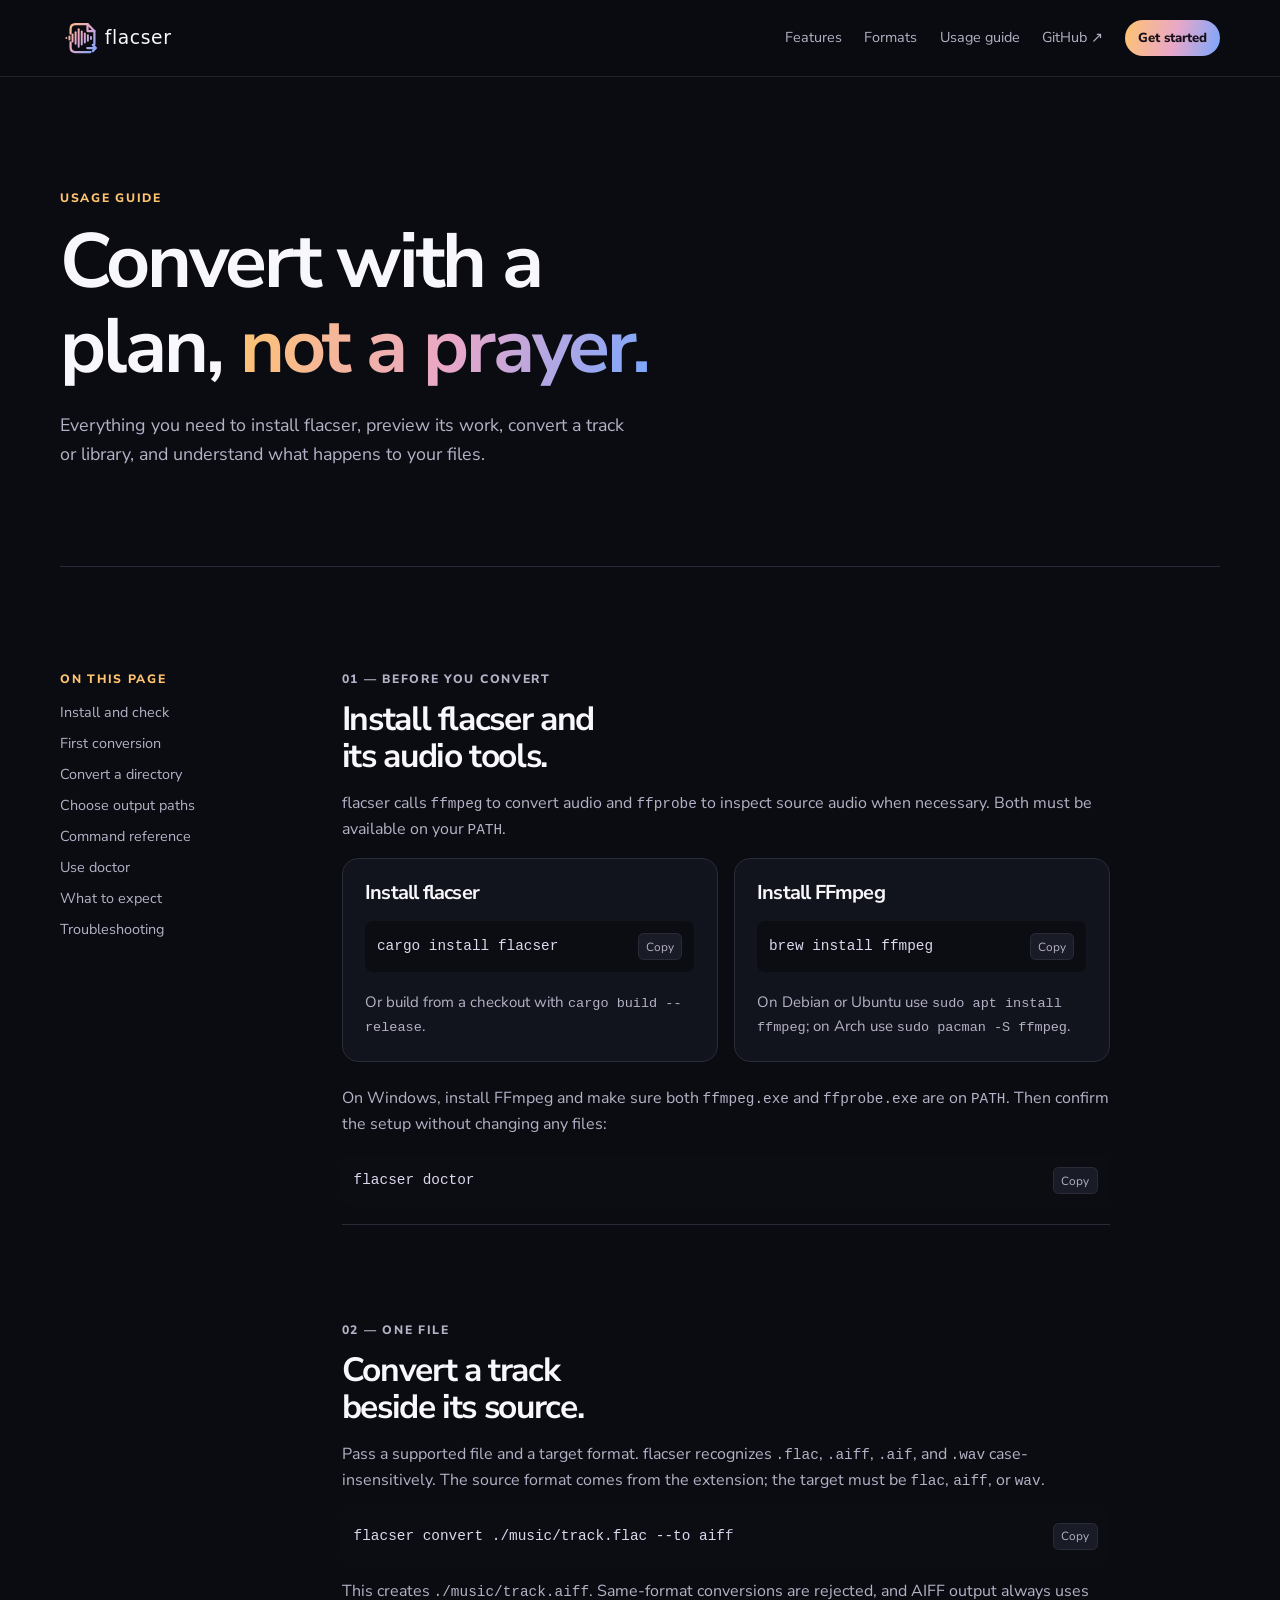
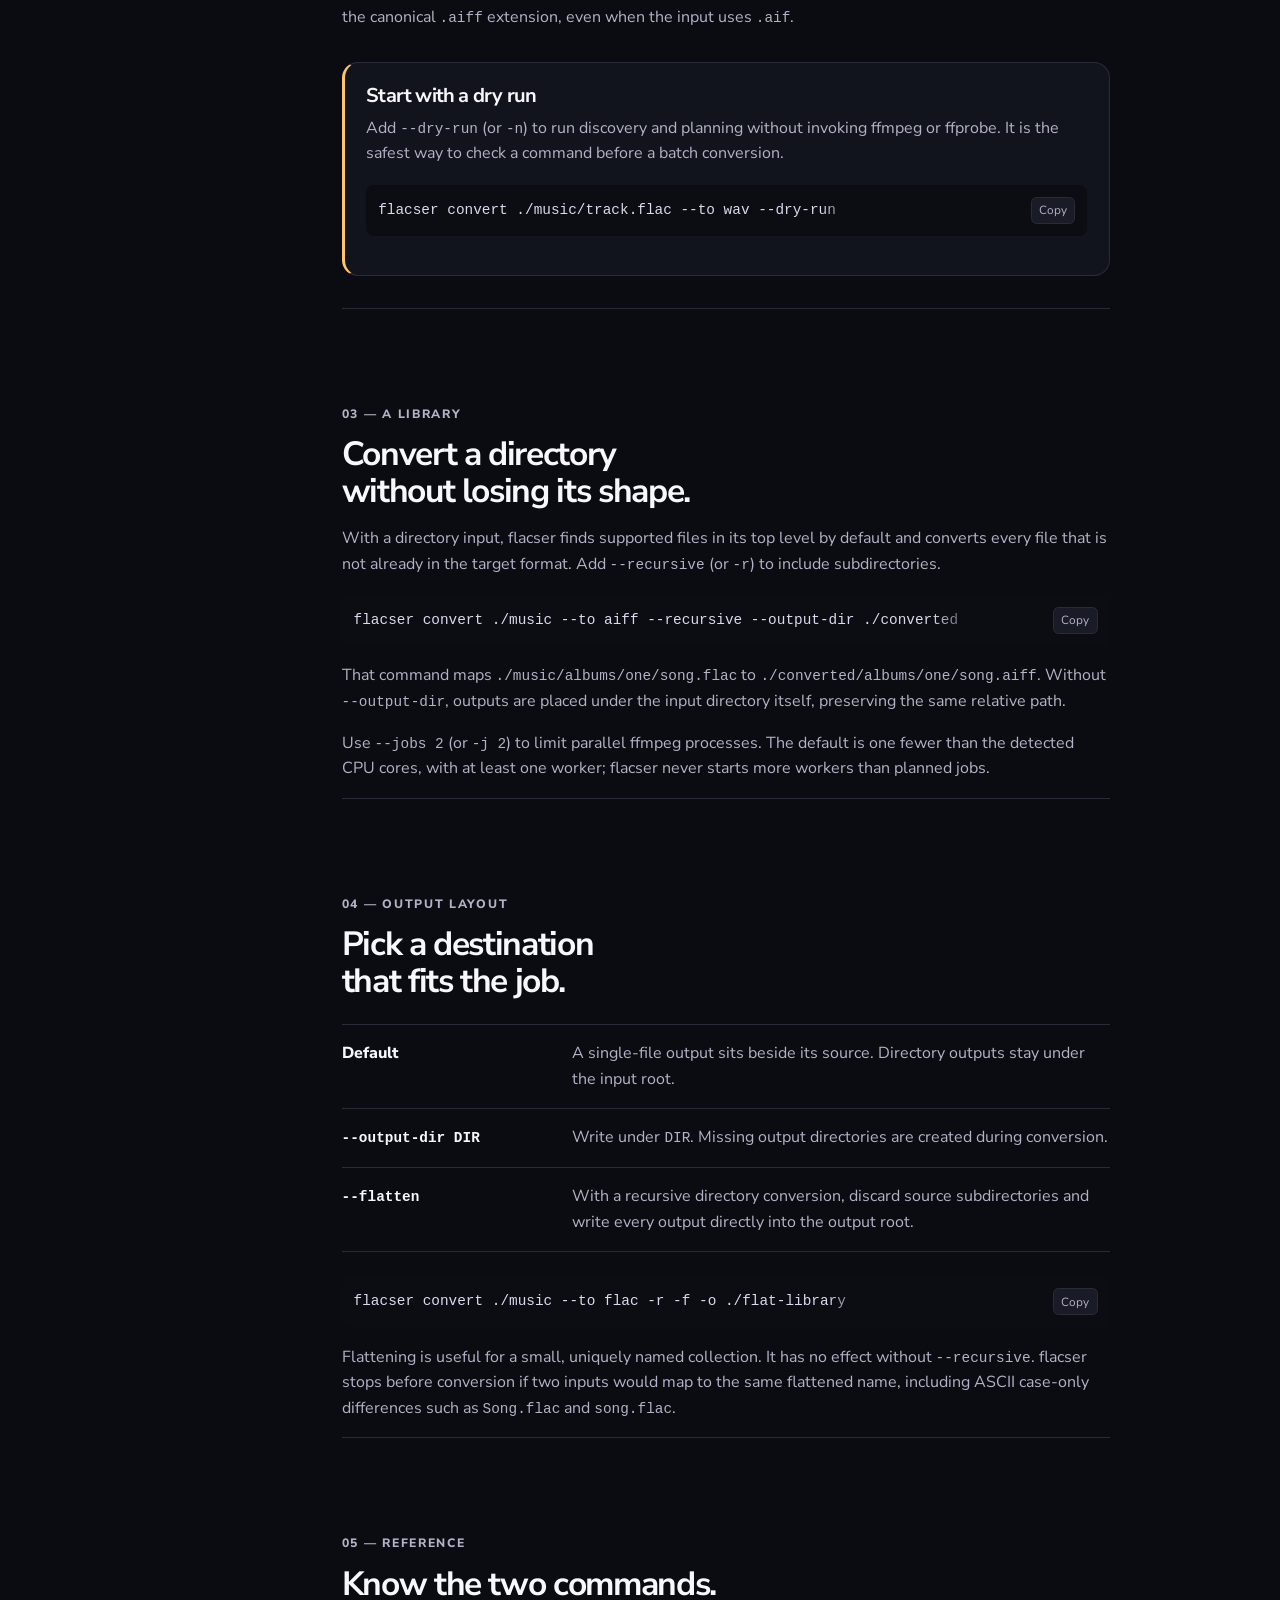
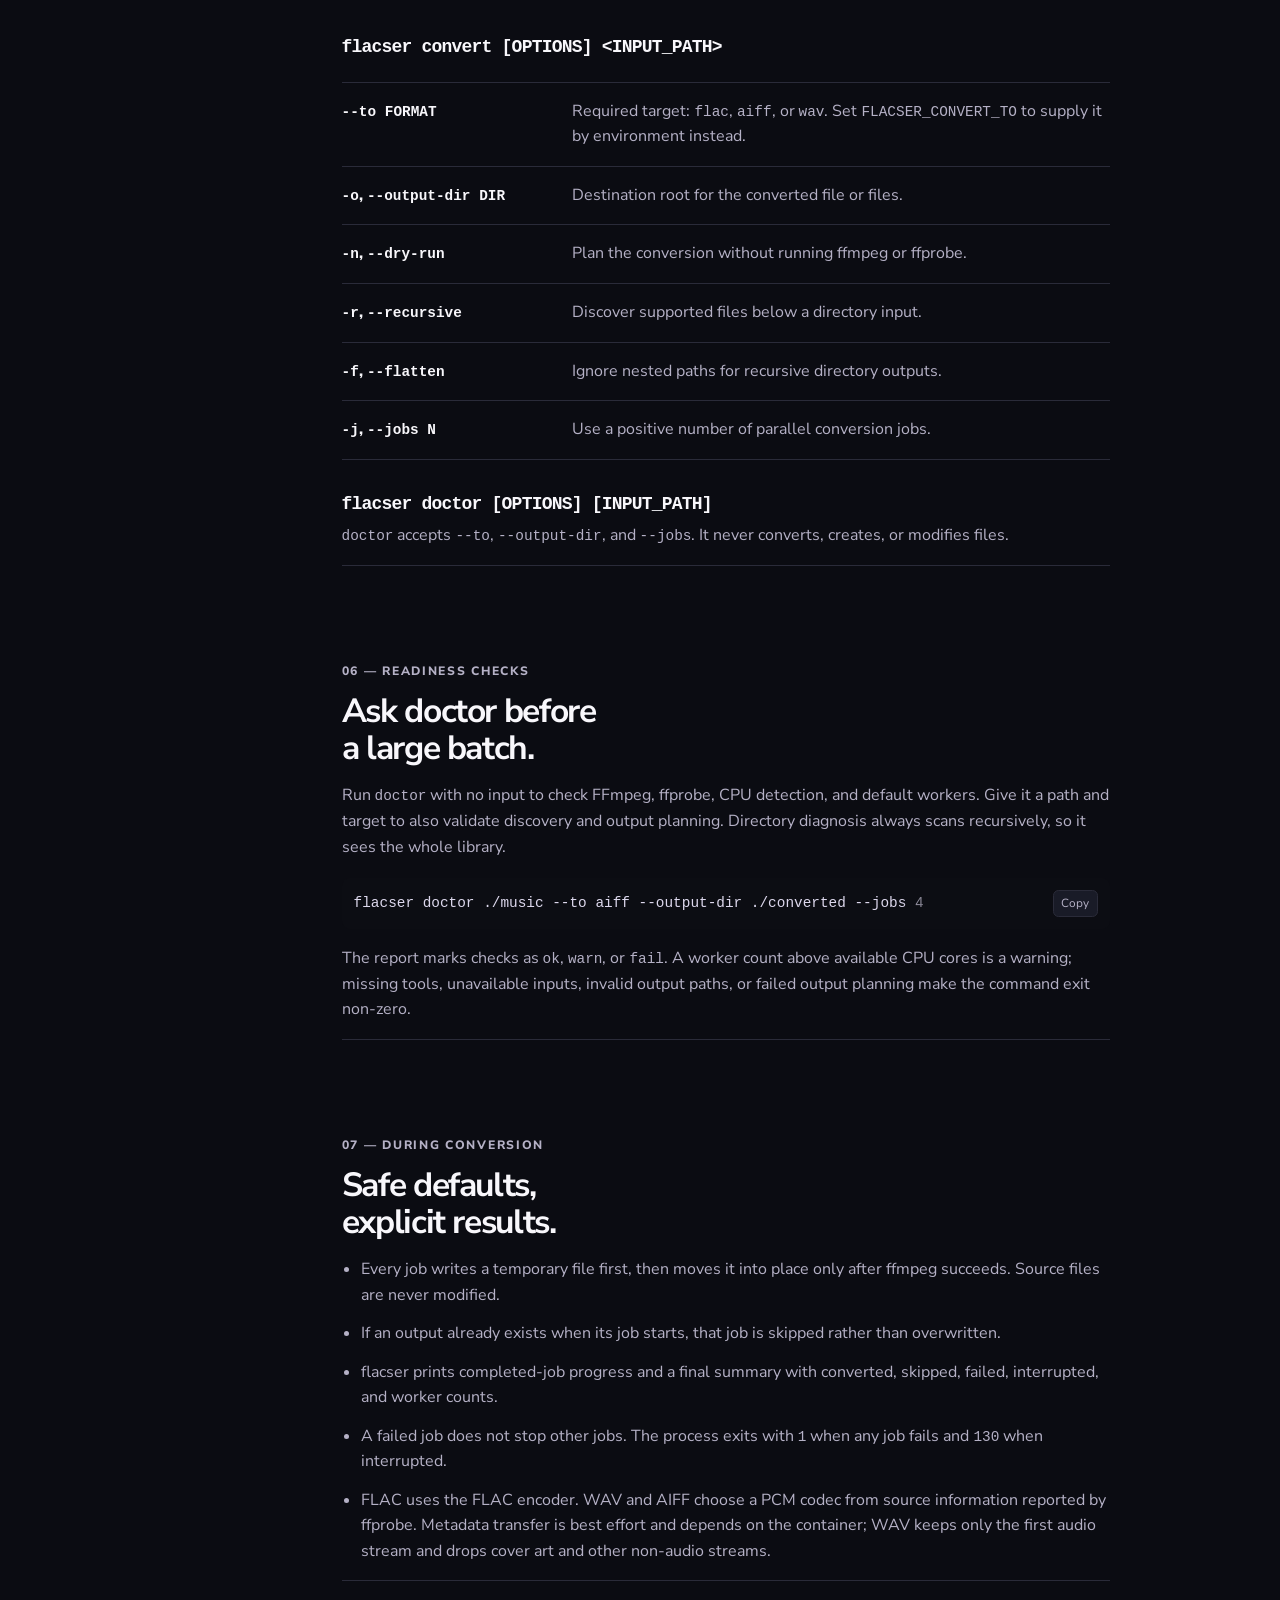
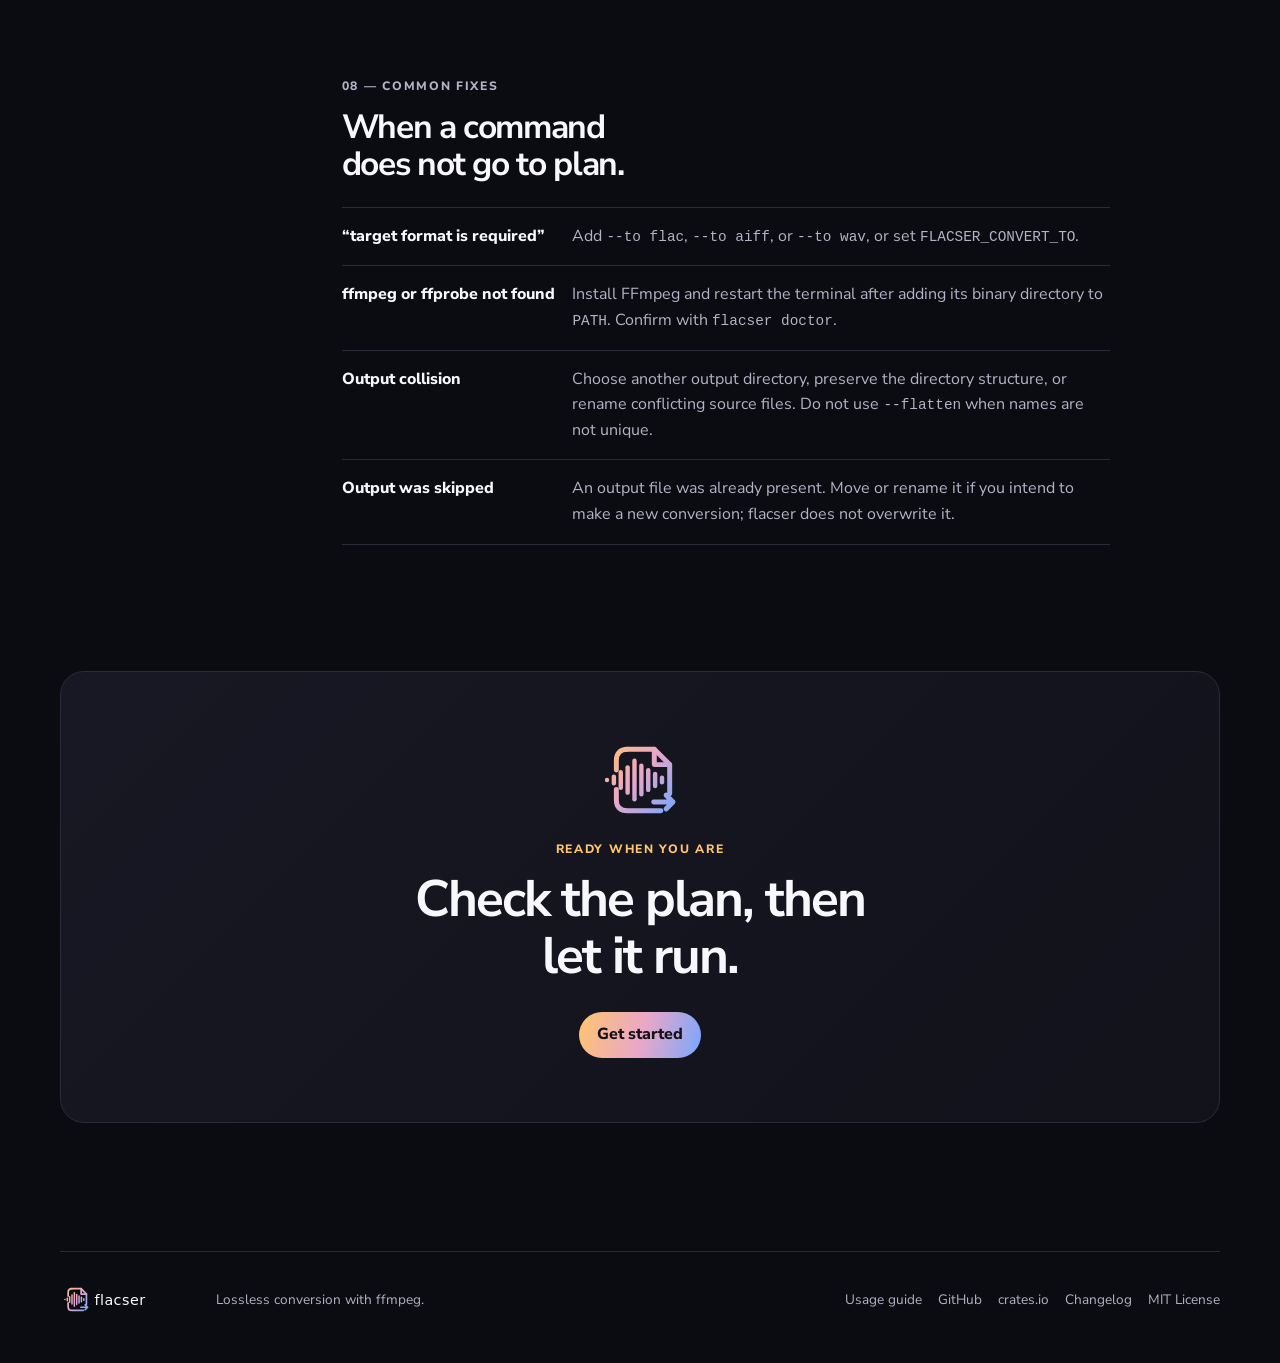
==== website/usage.html @ 09c6f6e9 "doc(flacser): add usage page to website" ====
<!doctype html>
<html lang="en">
<head>
  <meta charset="utf-8">
  <meta name="viewport" content="width=device-width, initial-scale=1">
  <title>Usage guide — flacser</title>
  <meta name="description" content="A complete guide to installing, configuring, and using flacser for lossless audio conversion.">
  <link rel="canonical" href="https://chrizzlekicks.github.io/flacser/usage.html">
  <link rel="icon" href="assets/brand/flacser-icon.svg" type="image/svg+xml">
  <meta property="og:title" content="Usage guide — flacser">
  <meta property="og:description" content="Install, configure, and use flacser for safe lossless audio conversion.">
  <meta property="og:type" content="website">
  <meta property="og:url" content="https://chrizzlekicks.github.io/flacser/usage.html">
  <meta property="og:image" content="https://chrizzlekicks.github.io/flacser/assets/images/social-preview.png">
  <meta name="twitter:card" content="summary_large_image">
  <link rel="preconnect" href="https://fonts.googleapis.com">
  <link rel="preconnect" href="https://fonts.gstatic.com" crossorigin>
  <link href="https://fonts.googleapis.com/css2?family=Nunito+Sans:wght@400..800&display=swap" rel="stylesheet">
  <link rel="stylesheet" href="styles.css">
  <script src="script.js" defer></script>
</head>
<body>
  <a class="skip-link" href="#main">Skip to content</a>
  <header class="site-header">
    <nav class="nav container" aria-label="Primary navigation">
      <a class="brand" href="index.html" aria-label="flacser home"><img src="assets/brand/flacser-horizontal-dark.svg" alt="flacser"></a>
      <button class="menu-button" type="button" aria-expanded="false" aria-controls="nav-links">Menu</button>
      <div class="nav-links" id="nav-links">
        <a href="index.html#features">Features</a>
        <a href="index.html#formats">Formats</a>
        <a href="usage.html" aria-current="page">Usage guide</a>
        <a href="https://github.com/chrizzlekicks/flacser">GitHub <span aria-hidden="true">↗</span></a>
        <a class="button button-small" href="index.html#get-started">Get started</a>
      </div>
    </nav>
  </header>

  <main id="main">
    <section class="docs-hero container">
      <p class="eyebrow">Usage guide</p>
      <h1>Convert with a plan, <span>not a prayer.</span></h1>
      <p class="lede">Everything you need to install flacser, preview its work, convert a track or library, and understand what happens to your files.</p>
    </section>

    <div class="docs-layout container">
      <aside class="docs-toc" aria-label="On this page">
        <p class="eyebrow">On this page</p>
        <a href="#install">Install and check</a>
        <a href="#first-conversion">First conversion</a>
        <a href="#directory-conversion">Convert a directory</a>
        <a href="#output-paths">Choose output paths</a>
        <a href="#options">Command reference</a>
        <a href="#doctor">Use doctor</a>
        <a href="#what-to-expect">What to expect</a>
        <a href="#troubleshooting">Troubleshooting</a>
      </aside>

      <article class="docs-content">
        <section id="install" aria-labelledby="install-title">
          <p class="eyebrow">01 — Before you convert</p>
          <h2 id="install-title">Install flacser and its audio tools.</h2>
          <p>flacser calls <code>ffmpeg</code> to convert audio and <code>ffprobe</code> to inspect source audio when necessary. Both must be available on your <code>PATH</code>.</p>
          <div class="code-grid docs-cards">
            <article class="code-card"><h3>Install flacser</h3><div class="command"><code>cargo install flacser</code><button type="button" class="copy-button" data-copy="cargo install flacser" aria-label="Copy Cargo install command">Copy</button></div><p>Or build from a checkout with <code>cargo build --release</code>.</p></article>
            <article class="code-card"><h3>Install FFmpeg</h3><div class="command"><code>brew install ffmpeg</code><button type="button" class="copy-button" data-copy="brew install ffmpeg" aria-label="Copy FFmpeg install command">Copy</button></div><p>On Debian or Ubuntu use <code>sudo apt install ffmpeg</code>; on Arch use <code>sudo pacman -S ffmpeg</code>.</p></article>
          </div>
          <p>On Windows, install FFmpeg and make sure both <code>ffmpeg.exe</code> and <code>ffprobe.exe</code> are on <code>PATH</code>. Then confirm the setup without changing any files:</p>
          <div class="command"><code>flacser doctor</code><button type="button" class="copy-button" data-copy="flacser doctor" aria-label="Copy doctor command">Copy</button></div>
        </section>

        <section id="first-conversion" aria-labelledby="first-conversion-title">
          <p class="eyebrow">02 — One file</p>
          <h2 id="first-conversion-title">Convert a track beside its source.</h2>
          <p>Pass a supported file and a target format. flacser recognizes <code>.flac</code>, <code>.aiff</code>, <code>.aif</code>, and <code>.wav</code> case-insensitively. The source format comes from the extension; the target must be <code>flac</code>, <code>aiff</code>, or <code>wav</code>.</p>
          <div class="command"><code>flacser convert ./music/track.flac --to aiff</code><button type="button" class="copy-button" data-copy="flacser convert ./music/track.flac --to aiff" aria-label="Copy single-file conversion command">Copy</button></div>
          <p>This creates <code>./music/track.aiff</code>. Same-format conversions are rejected, and AIFF output always uses the canonical <code>.aiff</code> extension, even when the input uses <code>.aif</code>.</p>
          <div class="callout"><h3>Start with a dry run</h3><p>Add <code>--dry-run</code> (or <code>-n</code>) to run discovery and planning without invoking ffmpeg or ffprobe. It is the safest way to check a command before a batch conversion.</p><div class="command"><code>flacser convert ./music/track.flac --to wav --dry-run</code><button type="button" class="copy-button" data-copy="flacser convert ./music/track.flac --to wav --dry-run" aria-label="Copy dry-run command">Copy</button></div></div>
        </section>

        <section id="directory-conversion" aria-labelledby="directory-conversion-title">
          <p class="eyebrow">03 — A library</p>
          <h2 id="directory-conversion-title">Convert a directory without losing its shape.</h2>
          <p>With a directory input, flacser finds supported files in its top level by default and converts every file that is not already in the target format. Add <code>--recursive</code> (or <code>-r</code>) to include subdirectories.</p>
          <div class="command"><code>flacser convert ./music --to aiff --recursive --output-dir ./converted</code><button type="button" class="copy-button" data-copy="flacser convert ./music --to aiff --recursive --output-dir ./converted" aria-label="Copy recursive directory conversion command">Copy</button></div>
          <p>That command maps <code>./music/albums/one/song.flac</code> to <code>./converted/albums/one/song.aiff</code>. Without <code>--output-dir</code>, outputs are placed under the input directory itself, preserving the same relative path.</p>
          <p>Use <code>--jobs 2</code> (or <code>-j 2</code>) to limit parallel ffmpeg processes. The default is one fewer than the detected CPU cores, with at least one worker; flacser never starts more workers than planned jobs.</p>
        </section>

        <section id="output-paths" aria-labelledby="output-paths-title">
          <p class="eyebrow">04 — Output layout</p>
          <h2 id="output-paths-title">Pick a destination that fits the job.</h2>
          <dl class="docs-list">
            <div><dt>Default</dt><dd>A single-file output sits beside its source. Directory outputs stay under the input root.</dd></div>
            <div><dt><code>--output-dir DIR</code></dt><dd>Write under <code>DIR</code>. Missing output directories are created during conversion.</dd></div>
            <div><dt><code>--flatten</code></dt><dd>With a recursive directory conversion, discard source subdirectories and write every output directly into the output root.</dd></div>
          </dl>
          <div class="command"><code>flacser convert ./music --to flac -r -f -o ./flat-library</code><button type="button" class="copy-button" data-copy="flacser convert ./music --to flac -r -f -o ./flat-library" aria-label="Copy flattened conversion command">Copy</button></div>
          <p>Flattening is useful for a small, uniquely named collection. It has no effect without <code>--recursive</code>. flacser stops before conversion if two inputs would map to the same flattened name, including ASCII case-only differences such as <code>Song.flac</code> and <code>song.flac</code>.</p>
        </section>

        <section id="options" aria-labelledby="options-title">
          <p class="eyebrow">05 — Reference</p>
          <h2 id="options-title">Know the two commands.</h2>
          <h3><code>flacser convert [OPTIONS] &lt;INPUT_PATH&gt;</code></h3>
          <dl class="docs-list">
            <div><dt><code>--to FORMAT</code></dt><dd>Required target: <code>flac</code>, <code>aiff</code>, or <code>wav</code>. Set <code>FLACSER_CONVERT_TO</code> to supply it by environment instead.</dd></div>
            <div><dt><code>-o</code>, <code>--output-dir DIR</code></dt><dd>Destination root for the converted file or files.</dd></div>
            <div><dt><code>-n</code>, <code>--dry-run</code></dt><dd>Plan the conversion without running ffmpeg or ffprobe.</dd></div>
            <div><dt><code>-r</code>, <code>--recursive</code></dt><dd>Discover supported files below a directory input.</dd></div>
            <div><dt><code>-f</code>, <code>--flatten</code></dt><dd>Ignore nested paths for recursive directory outputs.</dd></div>
            <div><dt><code>-j</code>, <code>--jobs N</code></dt><dd>Use a positive number of parallel conversion jobs.</dd></div>
          </dl>
          <h3><code>flacser doctor [OPTIONS] [INPUT_PATH]</code></h3>
          <p><code>doctor</code> accepts <code>--to</code>, <code>--output-dir</code>, and <code>--jobs</code>. It never converts, creates, or modifies files.</p>
        </section>

        <section id="doctor" aria-labelledby="doctor-title">
          <p class="eyebrow">06 — Readiness checks</p>
          <h2 id="doctor-title">Ask doctor before a large batch.</h2>
          <p>Run <code>doctor</code> with no input to check FFmpeg, ffprobe, CPU detection, and default workers. Give it a path and target to also validate discovery and output planning. Directory diagnosis always scans recursively, so it sees the whole library.</p>
          <div class="command"><code>flacser doctor ./music --to aiff --output-dir ./converted --jobs 4</code><button type="button" class="copy-button" data-copy="flacser doctor ./music --to aiff --output-dir ./converted --jobs 4" aria-label="Copy detailed doctor command">Copy</button></div>
          <p>The report marks checks as <code>ok</code>, <code>warn</code>, or <code>fail</code>. A worker count above available CPU cores is a warning; missing tools, unavailable inputs, invalid output paths, or failed output planning make the command exit non-zero.</p>
        </section>

        <section id="what-to-expect" aria-labelledby="what-to-expect-title">
          <p class="eyebrow">07 — During conversion</p>
          <h2 id="what-to-expect-title">Safe defaults, explicit results.</h2>
          <ul class="docs-bullets">
            <li>Every job writes a temporary file first, then moves it into place only after ffmpeg succeeds. Source files are never modified.</li>
            <li>If an output already exists when its job starts, that job is skipped rather than overwritten.</li>
            <li>flacser prints completed-job progress and a final summary with converted, skipped, failed, interrupted, and worker counts.</li>
            <li>A failed job does not stop other jobs. The process exits with <code>1</code> when any job fails and <code>130</code> when interrupted.</li>
            <li>FLAC uses the FLAC encoder. WAV and AIFF choose a PCM codec from source information reported by ffprobe. Metadata transfer is best effort and depends on the container; WAV keeps only the first audio stream and drops cover art and other non-audio streams.</li>
          </ul>
        </section>

        <section id="troubleshooting" aria-labelledby="troubleshooting-title">
          <p class="eyebrow">08 — Common fixes</p>
          <h2 id="troubleshooting-title">When a command does not go to plan.</h2>
          <dl class="docs-list">
            <div><dt>“target format is required”</dt><dd>Add <code>--to flac</code>, <code>--to aiff</code>, or <code>--to wav</code>, or set <code>FLACSER_CONVERT_TO</code>.</dd></div>
            <div><dt>ffmpeg or ffprobe not found</dt><dd>Install FFmpeg and restart the terminal after adding its binary directory to <code>PATH</code>. Confirm with <code>flacser doctor</code>.</dd></div>
            <div><dt>Output collision</dt><dd>Choose another output directory, preserve the directory structure, or rename conflicting source files. Do not use <code>--flatten</code> when names are not unique.</dd></div>
            <div><dt>Output was skipped</dt><dd>An output file was already present. Move or rename it if you intend to make a new conversion; flacser does not overwrite it.</dd></div>
          </dl>
        </section>
      </article>
    </div>

    <section class="final-cta container" aria-labelledby="cta-title">
      <img src="assets/brand/flacser-icon.svg" alt="" width="88" height="88">
      <p class="eyebrow">Ready when you are</p><h2 id="cta-title">Check the plan, then let it run.</h2>
      <a class="button" href="index.html#get-started">Get started</a>
    </section>
  </main>

  <footer class="footer container">
    <img src="assets/brand/flacser-horizontal-dark.svg" alt="flacser">
    <p>Lossless conversion with ffmpeg.</p>
    <div><a href="usage.html">Usage guide</a><a href="https://github.com/chrizzlekicks/flacser">GitHub</a><a href="https://crates.io/crates/flacser">crates.io</a><a href="https://github.com/chrizzlekicks/flacser/blob/main/CHANGELOG.md">Changelog</a><a href="https://github.com/chrizzlekicks/flacser/blob/main/LICENSE">MIT License</a></div>
  </footer>
</body>
</html>
---- website/styles.css ----
:root {
  --bg: #0b0c12;
  --surface: #12141d;
  --surface-raised: #191b27;
  --text: #f8f7fb;
  --muted: #b5b1c6;
  --faint: #77738b;
  --line: #2a2b39;
  --peach: #ffc46f;
  --pink: #e9a7c8;
  --blue: #78a7ff;
  --gradient: linear-gradient(105deg, var(--peach), var(--pink) 52%, var(--blue));
  --sans: "Nunito Sans", system-ui, sans-serif;
  --mono: "SFMono-Regular", Consolas, "Liberation Mono", monospace;
  --max: 1160px;
  --space: clamp(1.25rem, 3vw, 2rem);
  --radius: 1rem;
}

* { box-sizing: border-box; }
html { scroll-behavior: smooth; scroll-padding-top: 5.5rem; }
body { margin: 0; color: var(--text); background: var(--bg); font-family: var(--sans); font-size: 1rem; line-height: 1.6; }
a { color: inherit; text-decoration: none; }
img { display: block; max-width: 100%; }
code, pre { font-family: var(--mono); }
code { font-size: .9em; }
:focus-visible { outline: 3px solid var(--peach); outline-offset: 4px; }
.skip-link { position: fixed; z-index: 10; top: 1rem; left: 1rem; padding: .55rem 1rem; color: #171018; background: var(--peach); transform: translateY(-200%); }
.skip-link:focus { transform: translateY(0); }
.container { width: min(var(--max), calc(100% - 2 * var(--space))); margin-inline: auto; }

.site-header { position: sticky; top: 0; z-index: 4; border-bottom: 1px solid color-mix(in srgb, var(--line) 80%, transparent); background: color-mix(in srgb, var(--bg) 92%, transparent); backdrop-filter: blur(12px); }
.nav { min-height: 4.75rem; display: flex; align-items: center; justify-content: space-between; gap: 1.5rem; }
.brand img { width: 10.75rem; }
.nav-links { display: flex; align-items: center; gap: 1.4rem; color: var(--muted); font-size: .9rem; }
.nav-links > a:not(.button):hover, .footer a:hover, .text-link:hover { color: var(--text); }
.menu-button { display: none; border: 0; padding: .5rem; color: var(--text); background: none; font: inherit; }
.button { display: inline-flex; align-items: center; justify-content: center; min-height: 2.8rem; padding: .65rem 1.1rem; border-radius: 999px; color: #171018; background: var(--gradient); font-weight: 800; transition: transform .2s ease, filter .2s ease; }
.button:hover { transform: translateY(-2px); filter: brightness(1.08); }
.button-small { min-height: 2.25rem; padding: .4rem .8rem; font-size: .82rem; }

.hero { display: grid; grid-template-columns: 1.05fr .95fr; align-items: center; gap: clamp(2.5rem, 7vw, 7rem); min-height: min(760px, calc(100vh - 4.75rem)); padding-block: clamp(5rem, 12vw, 9rem); }
.eyebrow { margin: 0 0 .75rem; color: var(--peach); font-size: .76rem; font-weight: 800; letter-spacing: .14em; text-transform: uppercase; }
h1, h2, h3, p { margin-top: 0; }
h1, h2, h3 { line-height: 1.1; letter-spacing: -.04em; }
h1 { max-width: 11ch; margin-bottom: 1.35rem; font-size: clamp(3rem, 6.4vw, 5.8rem); }
h1 span { background: var(--gradient); -webkit-background-clip: text; background-clip: text; color: transparent; }
h2 { max-width: 18ch; margin-bottom: 1rem; font-size: clamp(2.15rem, 4vw, 3.5rem); }
h3 { margin-bottom: .55rem; font-size: 1.15rem; }
.lede, .section-heading > p:not(.eyebrow), .benefits p, .safety-copy, .code-card p { color: var(--muted); }
.lede { max-width: 52ch; font-size: 1.12rem; }
.actions { display: flex; align-items: center; flex-wrap: wrap; gap: 1.35rem; margin-top: 2rem; }
.text-link { font-weight: 800; }
.terminal { overflow: hidden; border: 1px solid var(--line); border-radius: var(--radius); background: #10111a; box-shadow: 0 1.5rem 4rem #0005; }
.terminal-bar { display: flex; align-items: center; gap: .35rem; min-height: 2.7rem; padding: 0 .85rem; border-bottom: 1px solid var(--line); }
.terminal-bar span { width: .6rem; height: .6rem; border-radius: 50%; background: var(--faint); }
.terminal-bar span:first-child { background: var(--peach); }.terminal-bar span:nth-child(2) { background: var(--pink); }.terminal-bar span:nth-child(3) { background: var(--blue); }
.terminal-bar p { margin: 0 auto; color: var(--faint); font: .75rem var(--mono); transform: translateX(-1rem); }
pre { overflow: auto; margin: 0; padding: 1.5rem; font-size: clamp(.72rem, 1.5vw, .9rem); line-height: 1.9; }
.prompt { color: var(--peach); }.muted { color: var(--muted); }.success { color: #aebfff; }

.section { padding-block: clamp(5rem, 10vw, 8rem); border-top: 1px solid var(--line); }
.section-heading { display: grid; gap: .2rem; margin-bottom: 3rem; }
.section-heading h2 { max-width: 24ch; text-wrap: balance; }
.section-heading > p:not(.eyebrow) { margin-bottom: 0; }
.benefits { display: grid; grid-template-columns: repeat(4, 1fr); gap: 1.5rem; }
.benefits article { padding-top: 1rem; border-top: 1px solid var(--line); }
.benefits p, .code-card p { margin-bottom: 0; font-size: .94rem; }
.number { display: block; margin-bottom: 2rem; color: var(--blue); font: .8rem var(--mono); }
.safety-wrap { background: var(--surface); }
.safety { display: grid; grid-template-columns: 1fr 1fr; gap: 3rem; border-top: 0; }
.safety-copy { max-width: 46ch; font-size: 1.08rem; }
.safety-copy p + p { padding-top: 1.25rem; border-top: 1px solid var(--line); }
.format-table { overflow-x: auto; border: 1px solid var(--line); border-radius: var(--radius); }
table { width: 100%; border-collapse: collapse; text-align: left; }
th, td { padding: 1rem 1.2rem; border-bottom: 1px solid var(--line); }
thead { color: var(--muted); font-size: .8rem; text-transform: uppercase; letter-spacing: .08em; } tbody tr:last-child > * { border-bottom: 0; } tbody th { color: var(--peach); } .subtle { color: var(--muted); font-size: .86em; }
.code-grid { display: grid; grid-template-columns: 1fr; grid-auto-rows: 1fr; gap: 1rem; }
.code-card { min-height: 12.5rem; padding: 1.4rem; border: 1px solid var(--line); border-radius: var(--radius); background: var(--surface); }
.command { display: flex; align-items: center; justify-content: space-between; gap: .75rem; margin: 1.1rem 0; padding: .75rem; border-radius: .5rem; color: #ddd8ed; background: #0c0d13; }
.command code { overflow-x: auto; padding-right: 1.5rem; white-space: nowrap; -webkit-mask-image: linear-gradient(90deg, #000 92%, transparent); mask-image: linear-gradient(90deg, #000 92%, transparent); }.copy-button { flex: none; border: 1px solid var(--line); border-radius: .35rem; padding: .28rem .45rem; color: var(--muted); background: var(--surface-raised); font: .74rem var(--sans); cursor: pointer; }.copy-button:hover { color: var(--text); }
.final-cta { margin-bottom: clamp(5rem, 10vw, 8rem); padding: clamp(2rem, 6vw, 4rem); border: 1px solid var(--line); border-radius: calc(var(--radius) * 1.5); background: linear-gradient(135deg, #171823, #11121a); text-align: center; }.final-cta img { width: 5.5rem; margin: 0 auto 1rem; }.final-cta h2 { max-width: 15ch; margin-inline: auto; }.final-cta .button { margin-top: .75rem; }
.footer { display: grid; grid-template-columns: auto 1fr auto; align-items: center; gap: 1.5rem; padding: 2rem 0 3rem; border-top: 1px solid var(--line); color: var(--muted); font-size: .85rem; }.footer img { width: 8.25rem; }.footer p { margin: 0; }.footer div { display: flex; flex-wrap: wrap; justify-content: end; gap: 1rem; }

.docs-hero { padding-block: clamp(4rem, 9vw, 7rem) clamp(3rem, 7vw, 5rem); border-bottom: 1px solid var(--line); }.docs-hero h1 { max-width: 13ch; font-size: clamp(3rem, 6vw, 5.2rem); }.docs-layout { display: grid; grid-template-columns: 12rem minmax(0, 1fr); gap: clamp(2.5rem, 7vw, 7rem); padding-block: clamp(4rem, 8vw, 7rem); }.docs-toc { align-self: start; position: sticky; top: 6.5rem; display: grid; gap: .5rem; font-size: .9rem; color: var(--muted); }.docs-toc .eyebrow { margin-bottom: .25rem; }.docs-toc a:hover { color: var(--text); }.docs-content { max-width: 48rem; }.docs-content section + section { padding-top: clamp(4rem, 8vw, 6rem); border-top: 1px solid var(--line); }.docs-content h2 { max-width: 20ch; font-size: clamp(1.6rem, 3vw, 2.1rem); text-wrap: balance; }.docs-content h3 { margin-top: 2rem; font-size: 1.25rem; }.docs-content p, .docs-content li, .docs-list { color: var(--muted); }.docs-cards { grid-template-columns: repeat(2, 1fr); margin-bottom: 1.5rem; }.docs-cards .code-card { min-width: 0; min-height: 0; }.callout { margin: 2rem 0; padding: 1.35rem; border: 1px solid var(--line); border-left: 3px solid var(--peach); border-radius: var(--radius); background: var(--surface); }.callout h3, .docs-cards h3 { margin-top: 0; }.callout p { margin-bottom: 1rem; }.docs-list { margin: 1.5rem 0; }.docs-list div { display: grid; grid-template-columns: minmax(10rem, .8fr) 2fr; gap: 1rem; padding: 1rem 0; border-top: 1px solid var(--line); }.docs-list div:last-child { border-bottom: 1px solid var(--line); }.docs-list dt { color: var(--text); font-weight: 800; }.docs-list dd { margin: 0; }.docs-bullets { padding-left: 1.2rem; color: var(--muted); }.docs-bullets li + li { margin-top: .8rem; }

@media (max-width: 900px) { .benefits { grid-template-columns: repeat(2, 1fr); }.docs-layout { grid-template-columns: 1fr; }.docs-toc { position: static; grid-template-columns: repeat(2, 1fr); padding-bottom: 2rem; border-bottom: 1px solid var(--line); }.docs-toc .eyebrow { grid-column: 1 / -1; } }
@media (max-width: 800px) { .menu-button { display: block; }.nav-links { display: none; position: absolute; top: 4.75rem; right: var(--space); left: var(--space); align-items: stretch; padding: 1rem; border: 1px solid var(--line); border-radius: 0 0 var(--radius) var(--radius); background: var(--surface); }.nav-links.is-open { display: flex; flex-direction: column; }.nav-links .button { margin-top: .4rem; }.hero, .safety { grid-template-columns: 1fr; }.hero { min-height: auto; }.benefits, .code-grid { grid-template-columns: repeat(2, 1fr); }.footer { grid-template-columns: 1fr; }.footer div { justify-content: start; } }
@media (max-width: 520px) {
  :root { --space: 1rem; }
  .nav { min-height: 4.25rem; }.brand img { width: 9rem; }.nav-links { top: 4.25rem; }
  .hero { gap: 2.5rem; padding-block: 3.5rem; }.hero h1 { font-size: clamp(2.65rem, 13vw, 3.25rem); }
  .benefits, .code-grid, .docs-cards { grid-template-columns: 1fr; }.docs-toc { grid-template-columns: 1fr; }.docs-list div { grid-template-columns: 1fr; gap: .25rem; }.actions { align-items: flex-start; flex-direction: column; gap: 1rem; }.button { width: 100%; }
  .terminal { margin-inline: -.25rem; border-radius: .7rem; }.terminal-bar { min-height: 2.4rem; } pre { padding: 1rem; font-size: .72rem; }
  .format-table { margin-inline: 0; overflow: visible; border: 0; }.format-table table, .format-table tbody, .format-table tr, .format-table th, .format-table td { display: block; width: 100%; }
  .format-table thead { position: absolute; width: 1px; height: 1px; overflow: hidden; clip: rect(0 0 0 0); }.format-table tbody { display: grid; gap: .75rem; }
  .format-table tbody tr { padding: .85rem; border: 1px solid var(--line); border-radius: .7rem; }.format-table tbody th { padding: 0 0 .65rem; border-bottom: 1px solid var(--line); }
  .format-table tbody td { display: grid; grid-template-columns: 5.5rem minmax(0, 1fr); align-items: baseline; gap: .5rem; min-width: 0; padding: .55rem 0; border-bottom: 1px solid var(--line); }.format-table tbody td:last-child { border-bottom: 0; padding-bottom: 0; }.format-table tbody td::before { content: attr(data-label); color: var(--muted); font-size: .78rem; font-weight: 700; text-transform: uppercase; letter-spacing: .06em; }
  .code-card { min-width: 0; padding: 1.1rem; }.command { display: grid; grid-template-columns: minmax(0, 1fr) auto; align-items: start; padding: .65rem; }.command code { min-width: 0; overflow-x: auto; white-space: nowrap; overflow-wrap: normal; }.copy-button { padding: .35rem .4rem; }
  .footer { gap: 1rem; }.footer div { gap: .75rem; }
}
@media (prefers-reduced-motion: reduce) { html { scroll-behavior: auto; } *, *::before, *::after { transition-duration: .01ms !important; animation-duration: .01ms !important; animation-iteration-count: 1 !important; } }
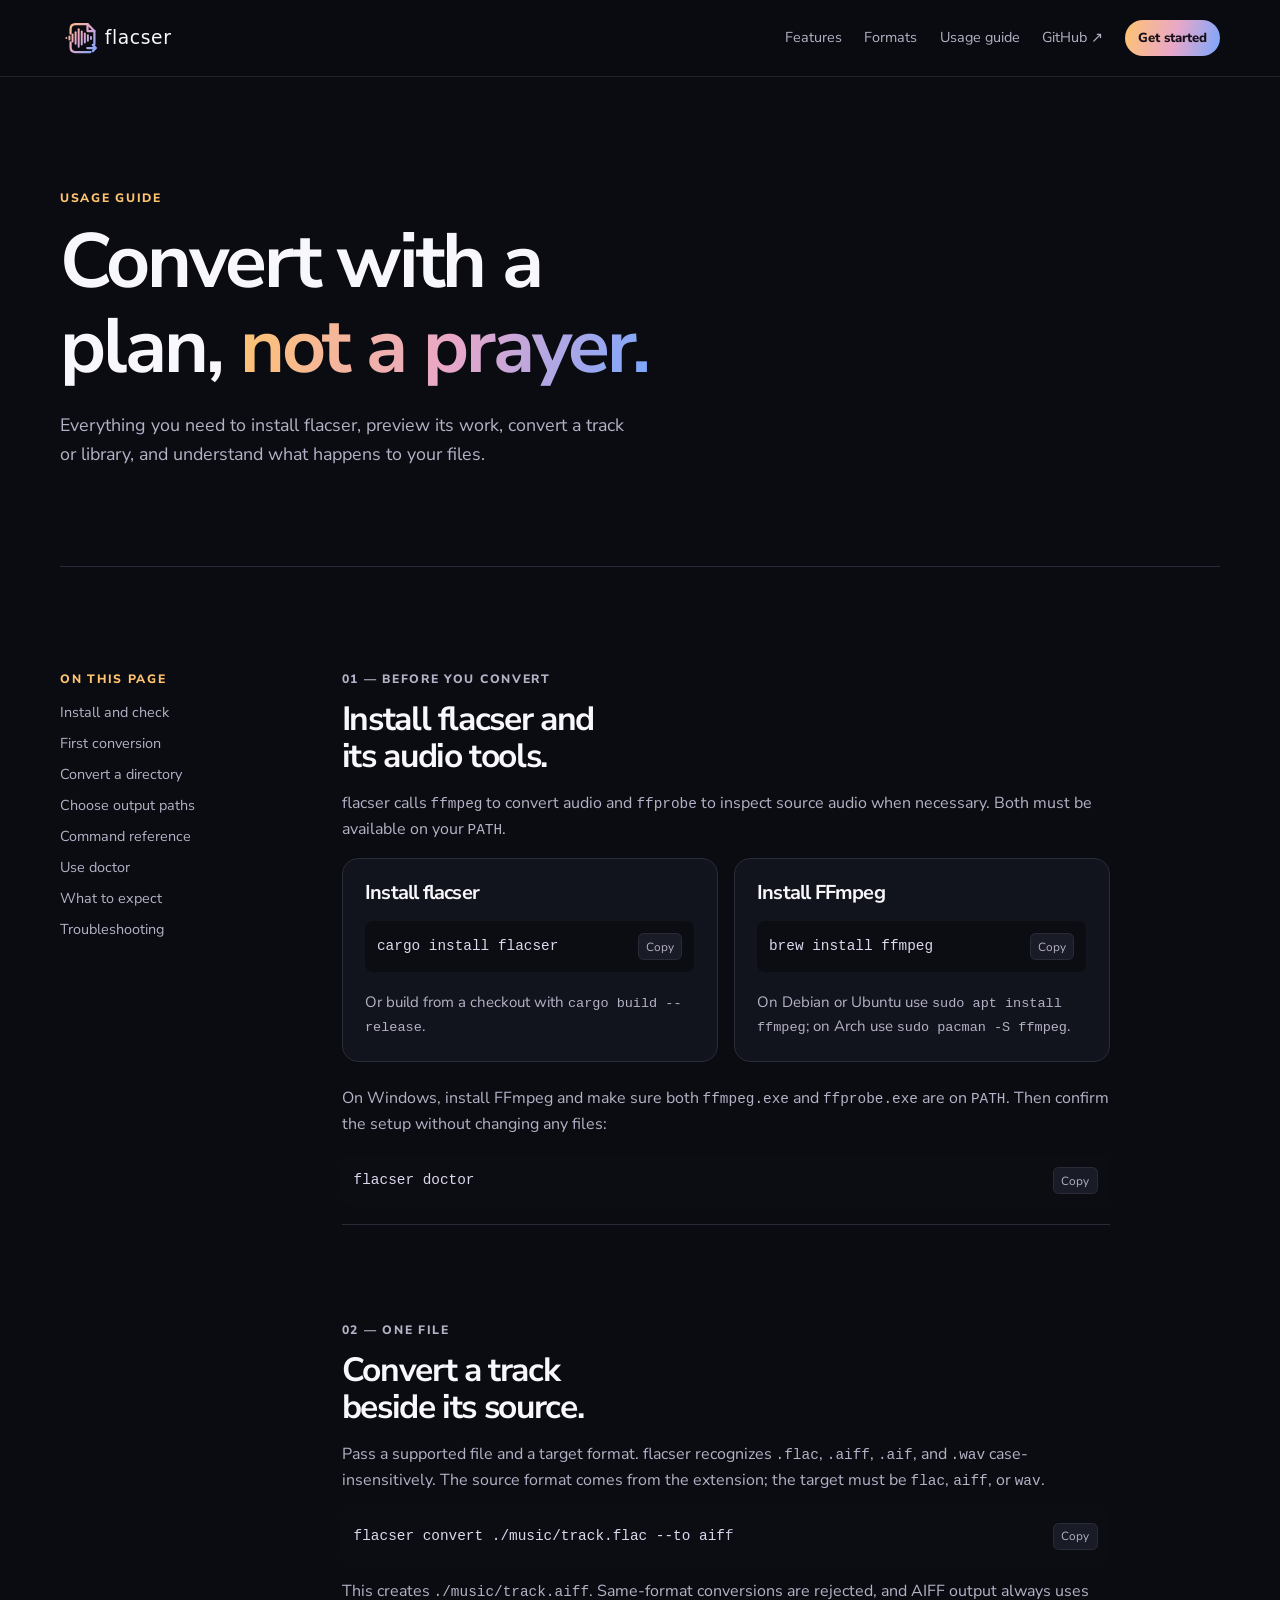
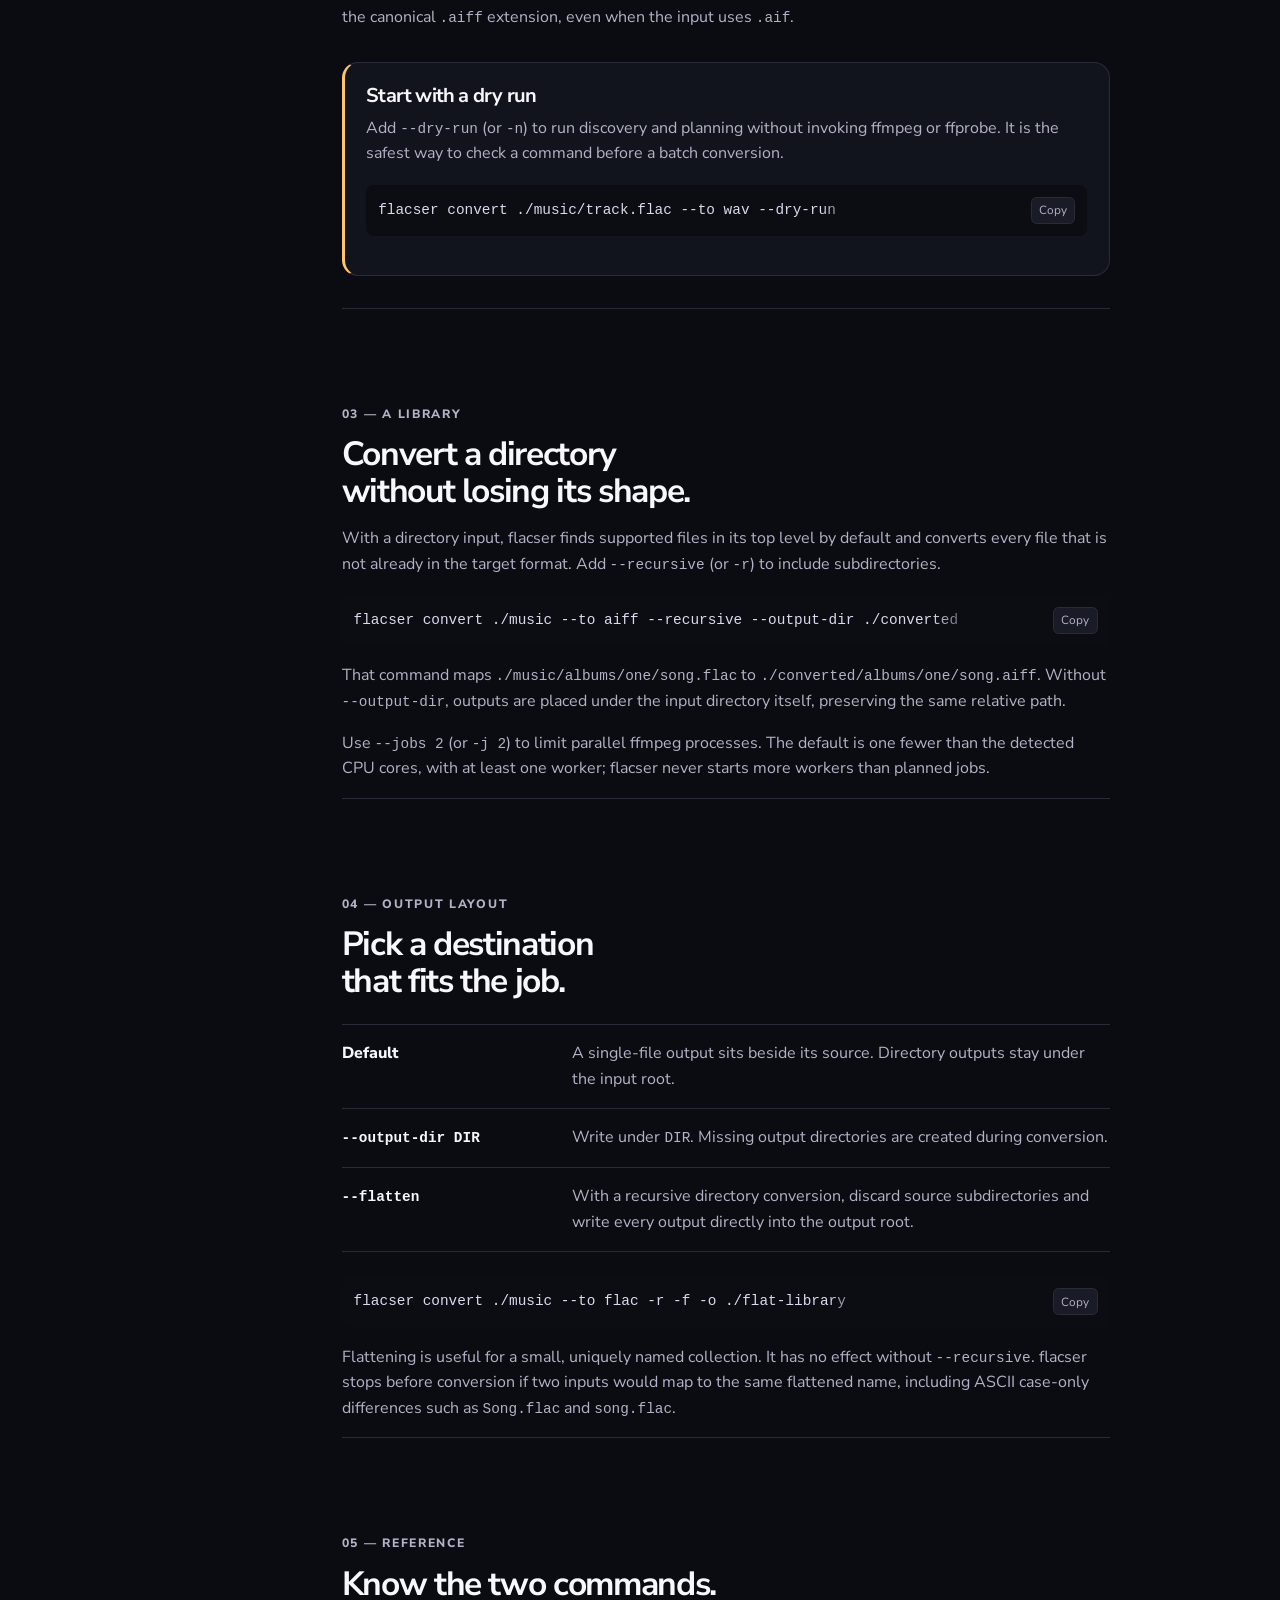
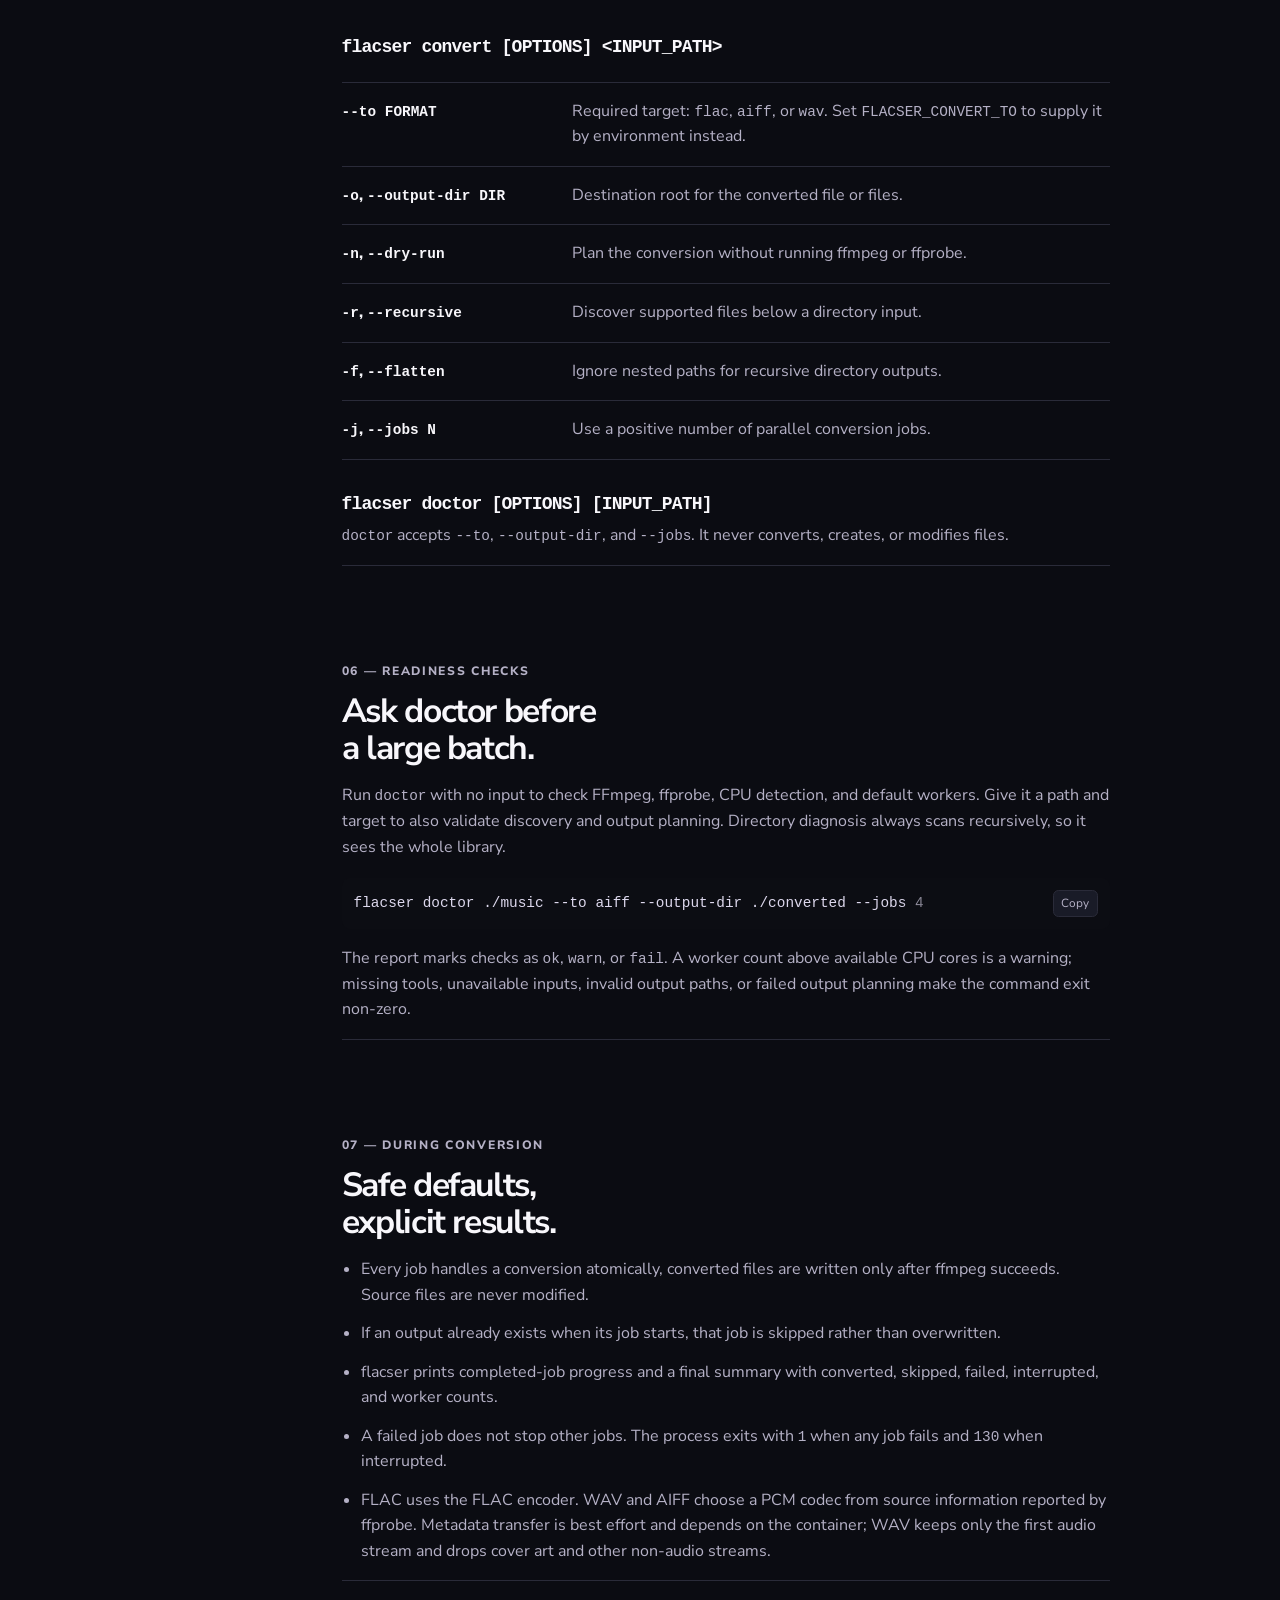
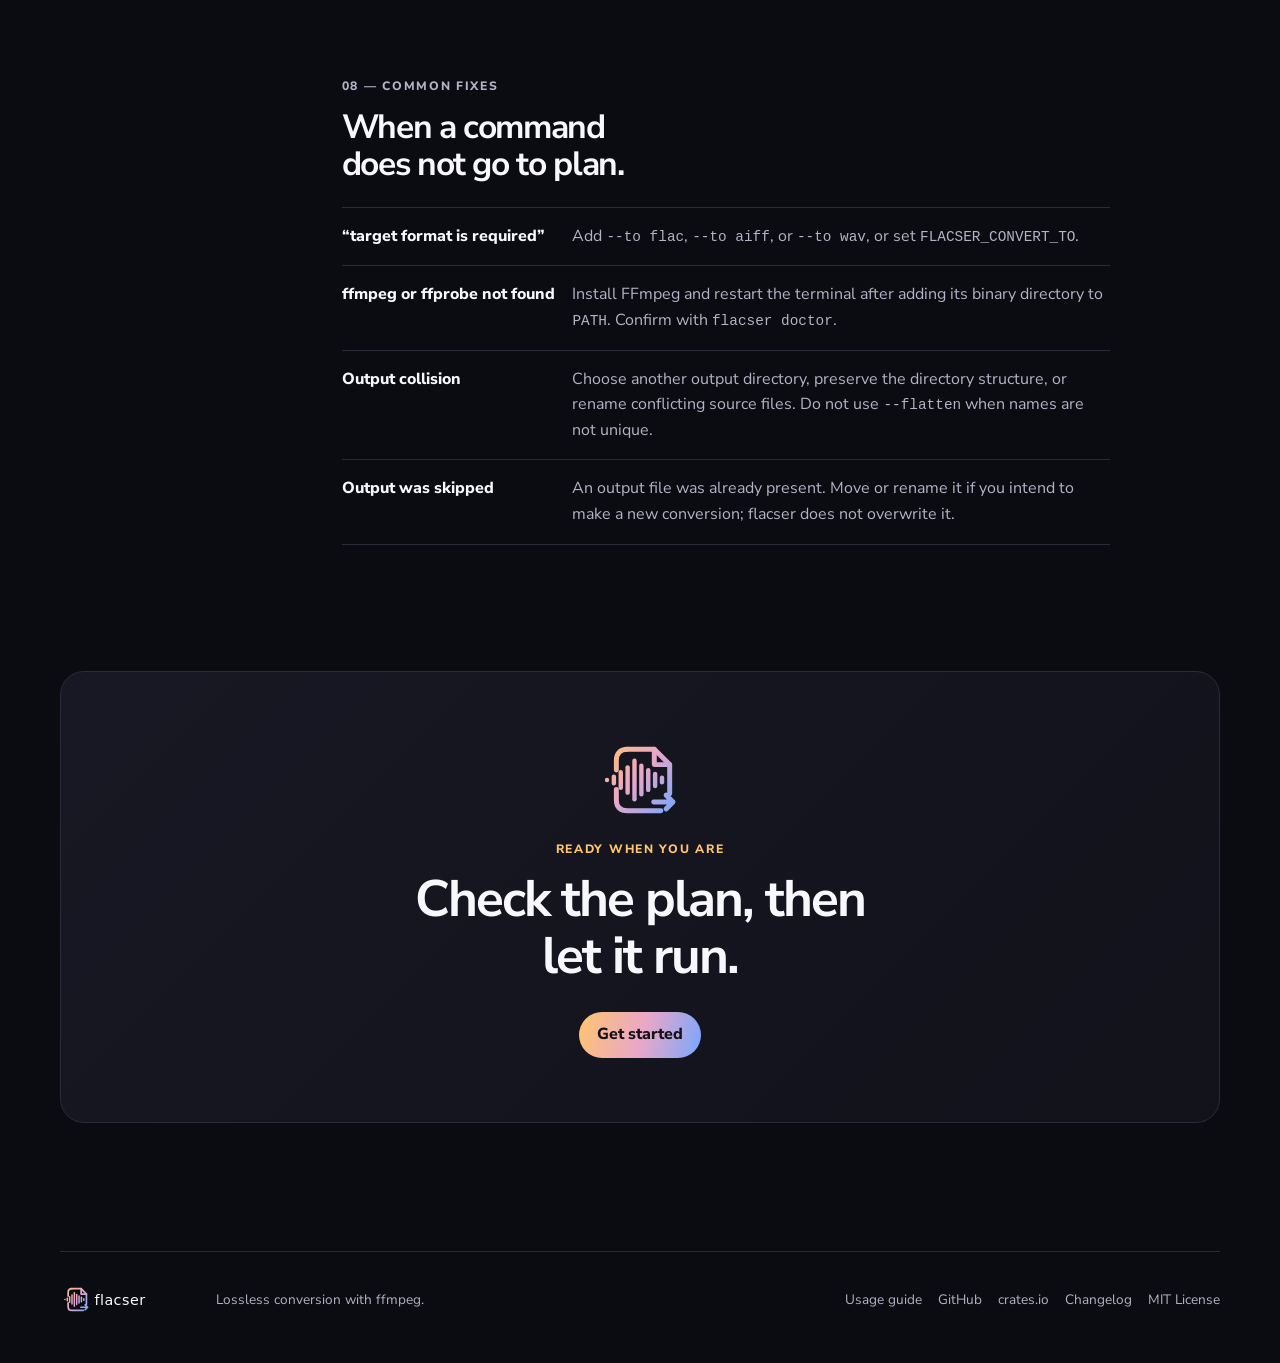
==== commit dc91159d: "Update usage.html" ====
--- a/website/usage.html
+++ b/website/usage.html
@@ -126,7 +126,7 @@
           <p class="eyebrow">07 — During conversion</p>
           <h2 id="what-to-expect-title">Safe defaults, explicit results.</h2>
           <ul class="docs-bullets">
-            <li>Every job writes a temporary file first, then moves it into place only after ffmpeg succeeds. Source files are never modified.</li>
+            <li>Every job handles a conversion atomically, converted files are written only after ffmpeg succeeds. Source files are never modified.</li>
             <li>If an output already exists when its job starts, that job is skipped rather than overwritten.</li>
             <li>flacser prints completed-job progress and a final summary with converted, skipped, failed, interrupted, and worker counts.</li>
             <li>A failed job does not stop other jobs. The process exits with <code>1</code> when any job fails and <code>130</code> when interrupted.</li>
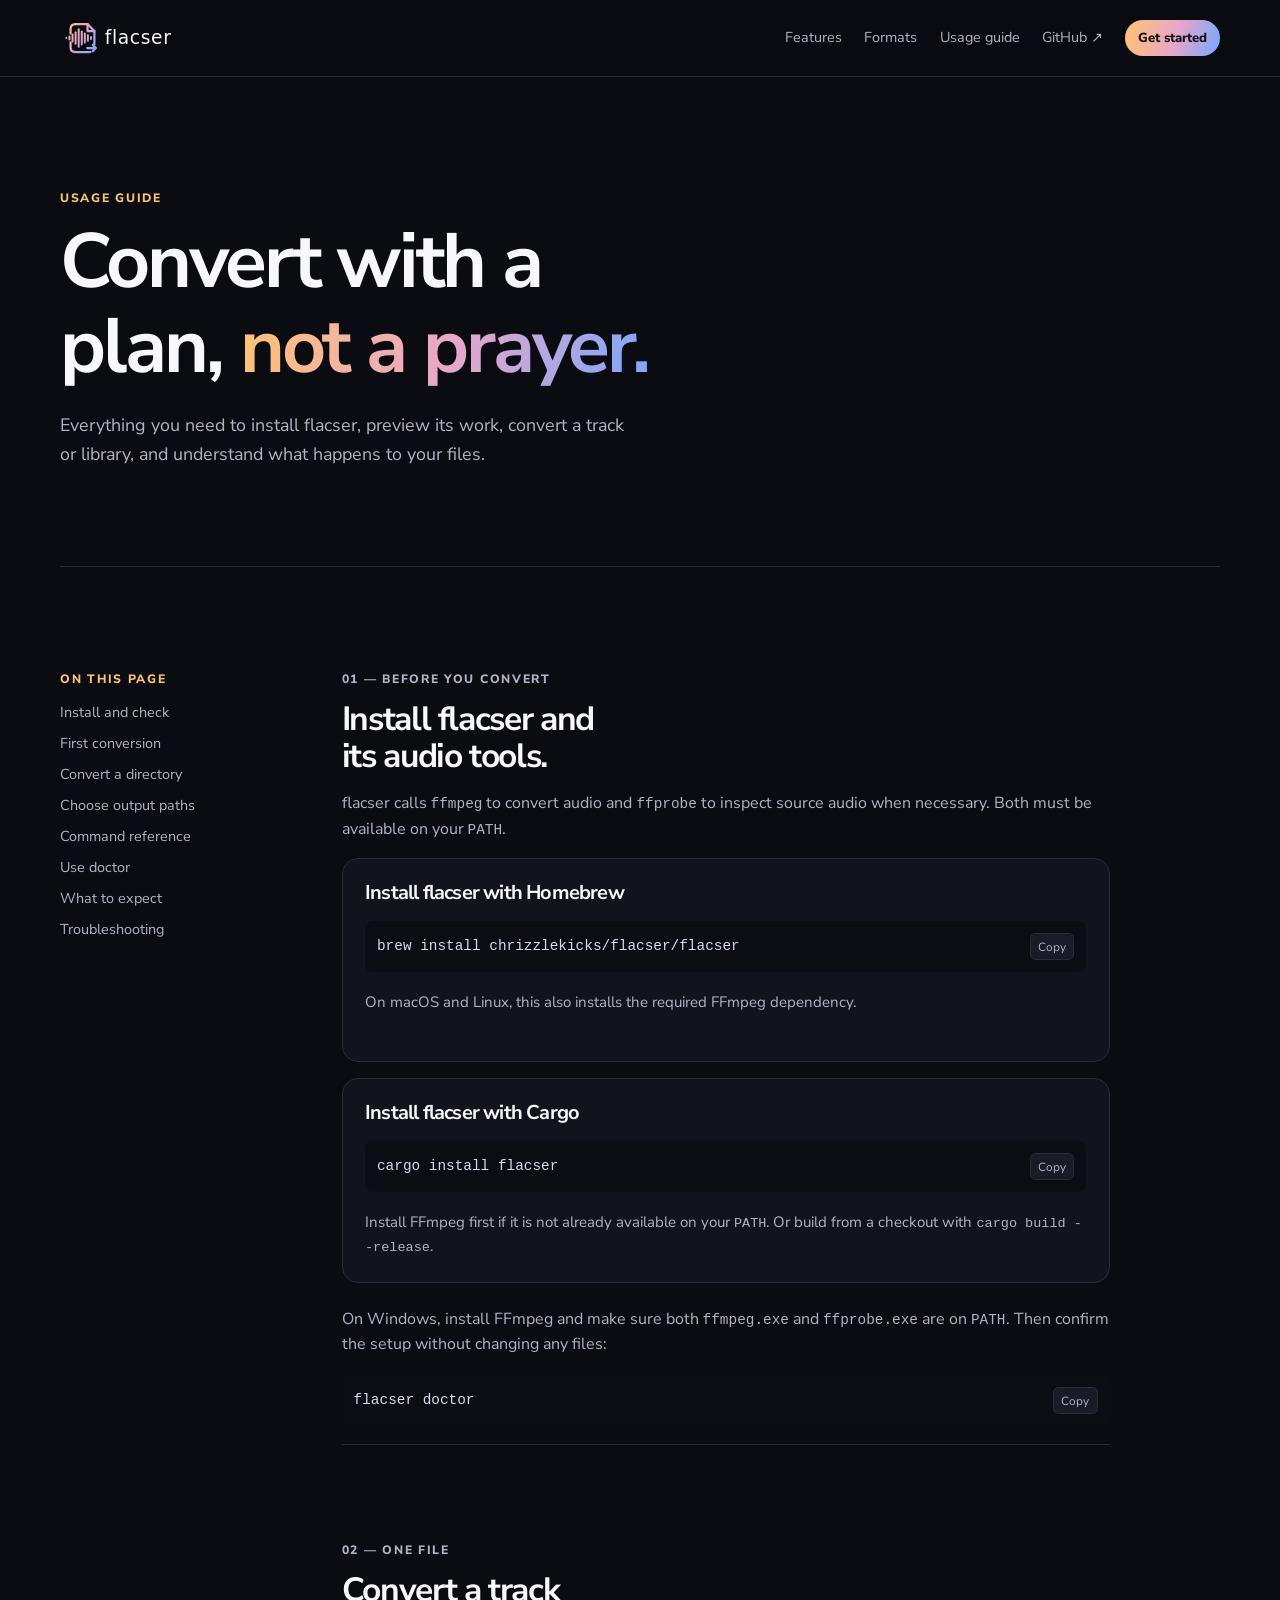
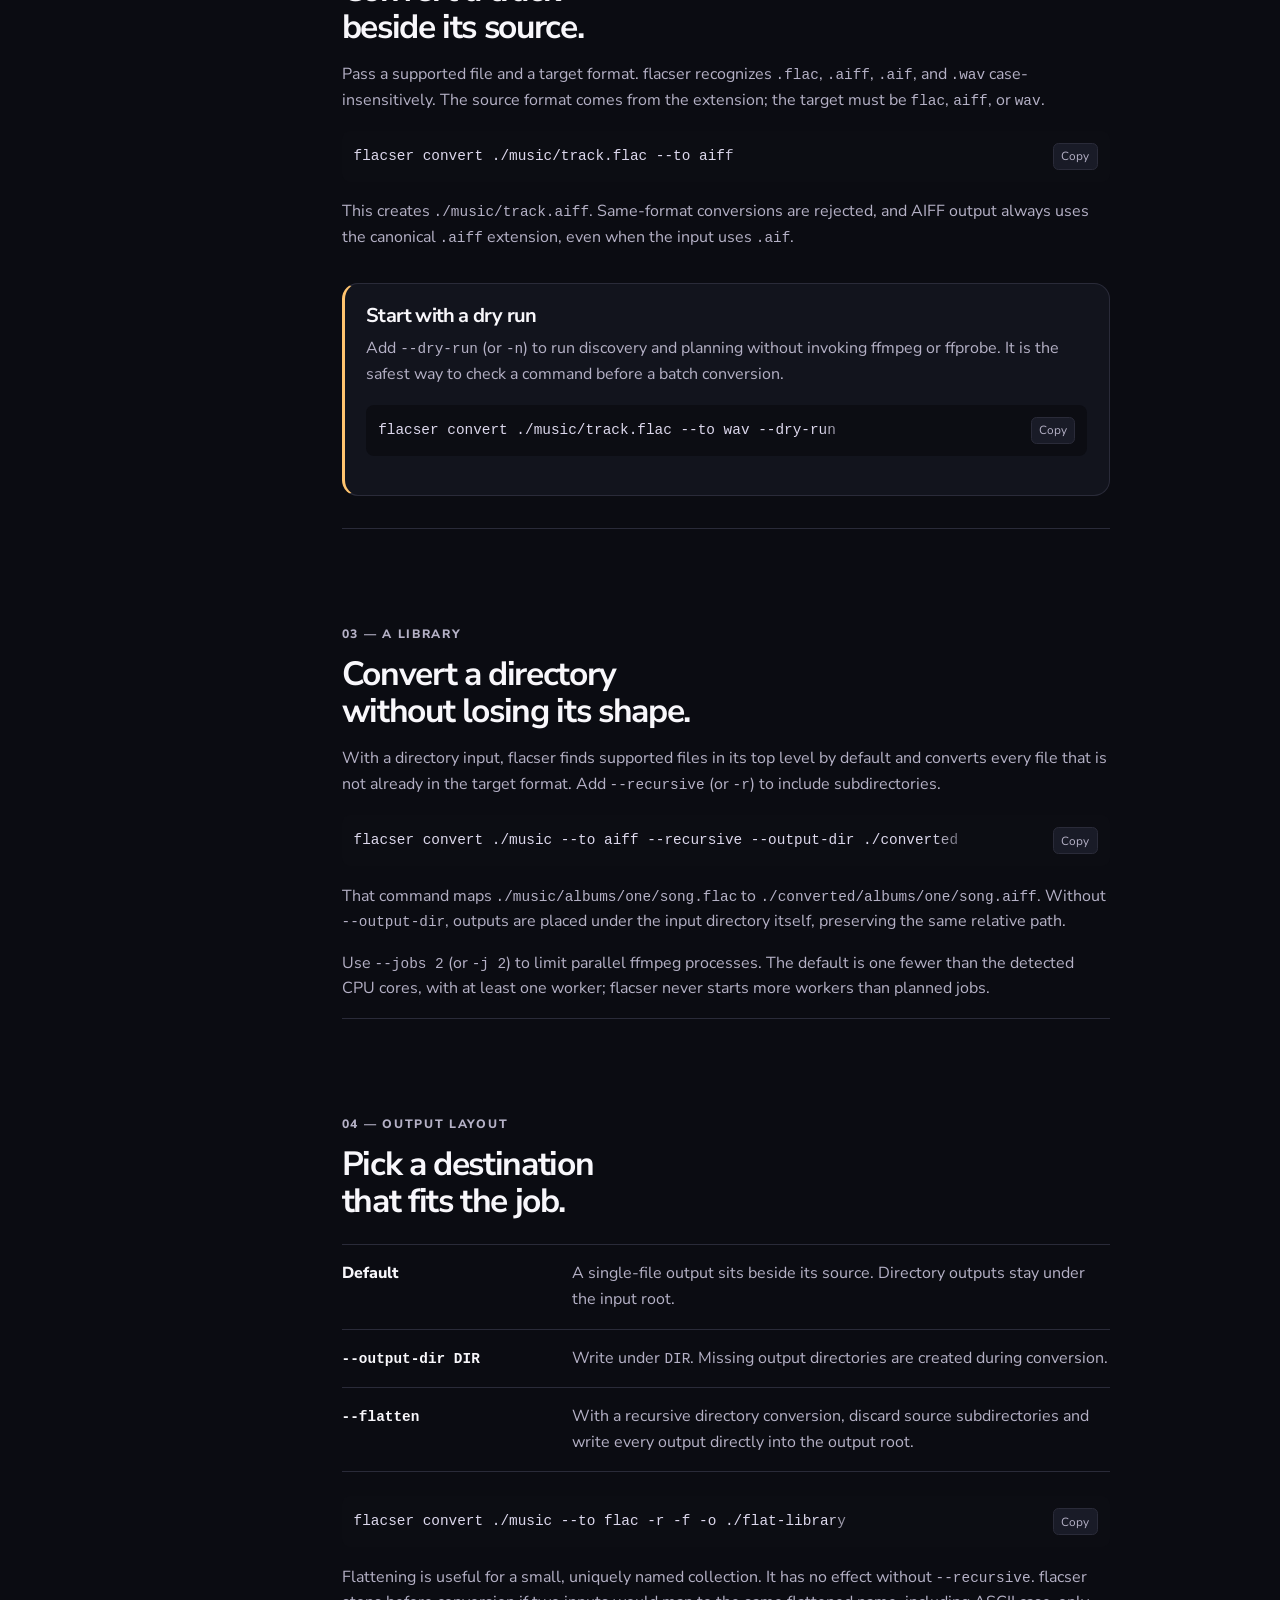
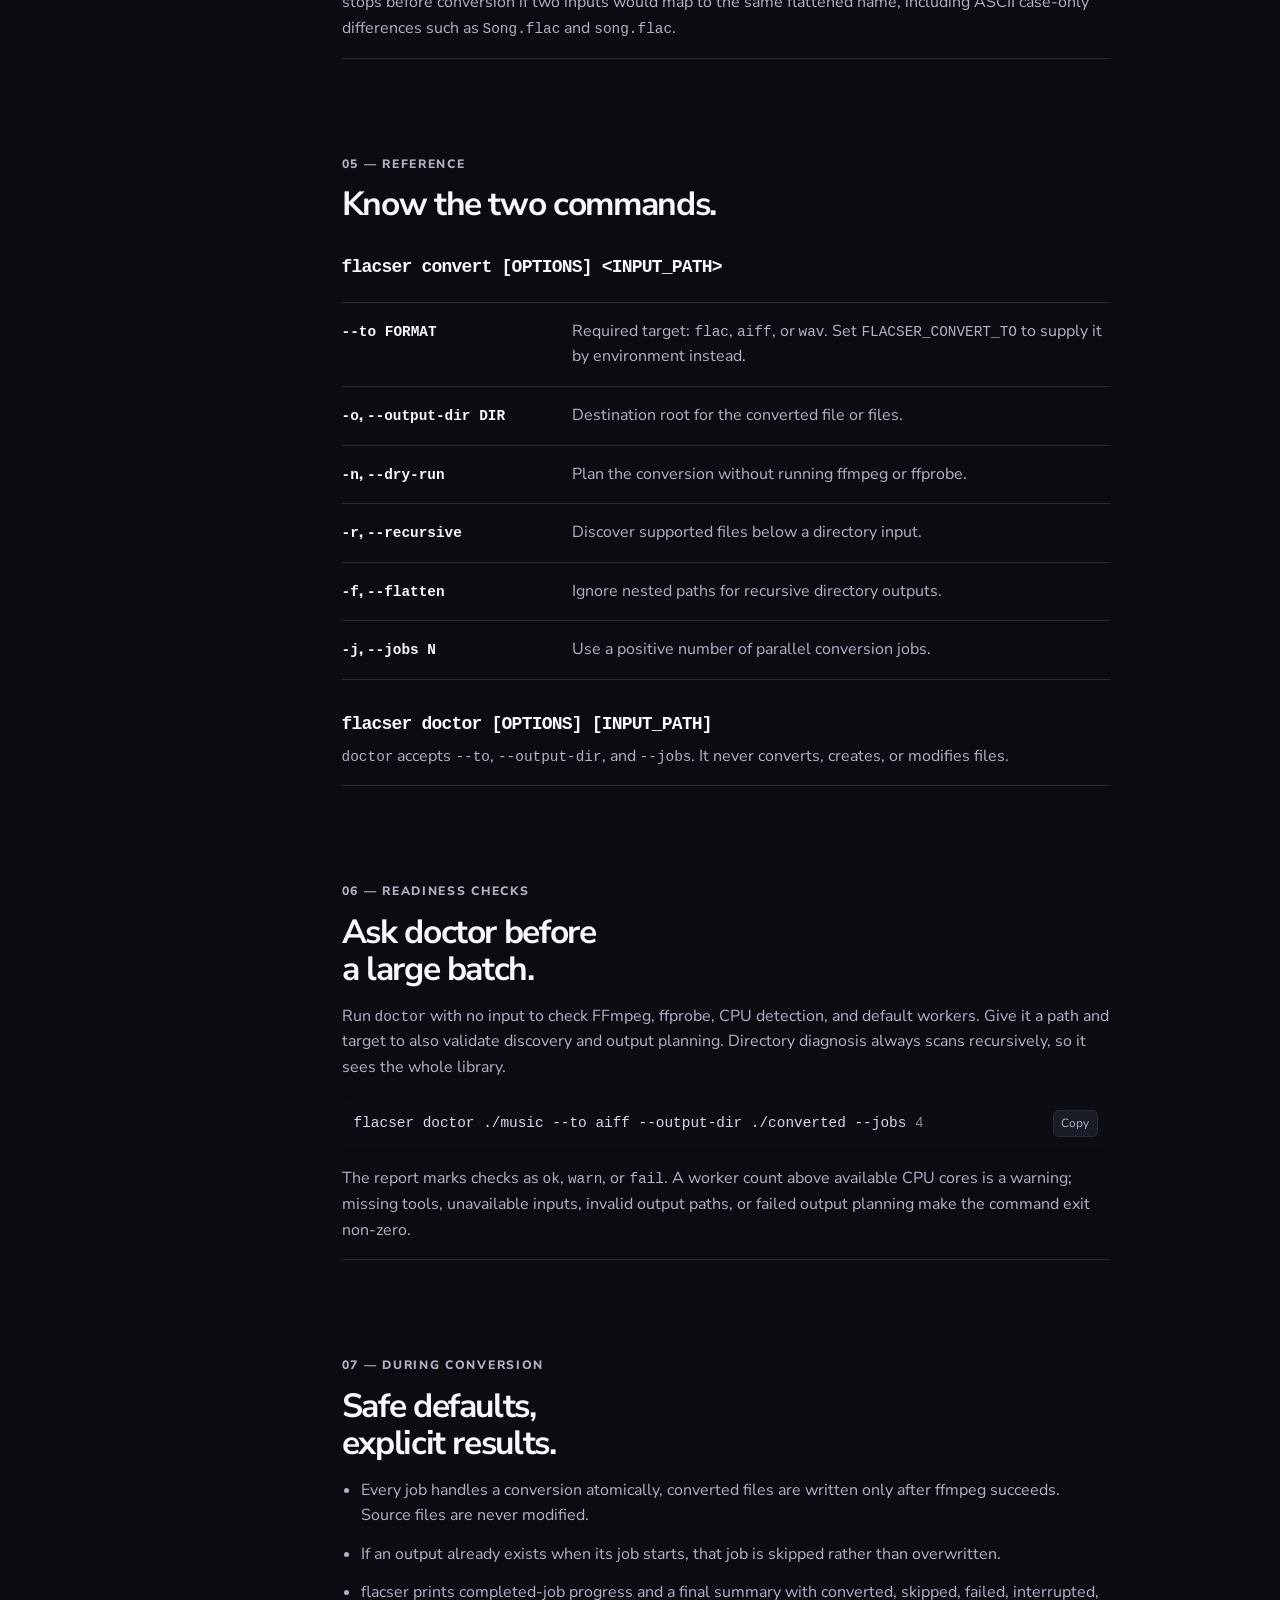
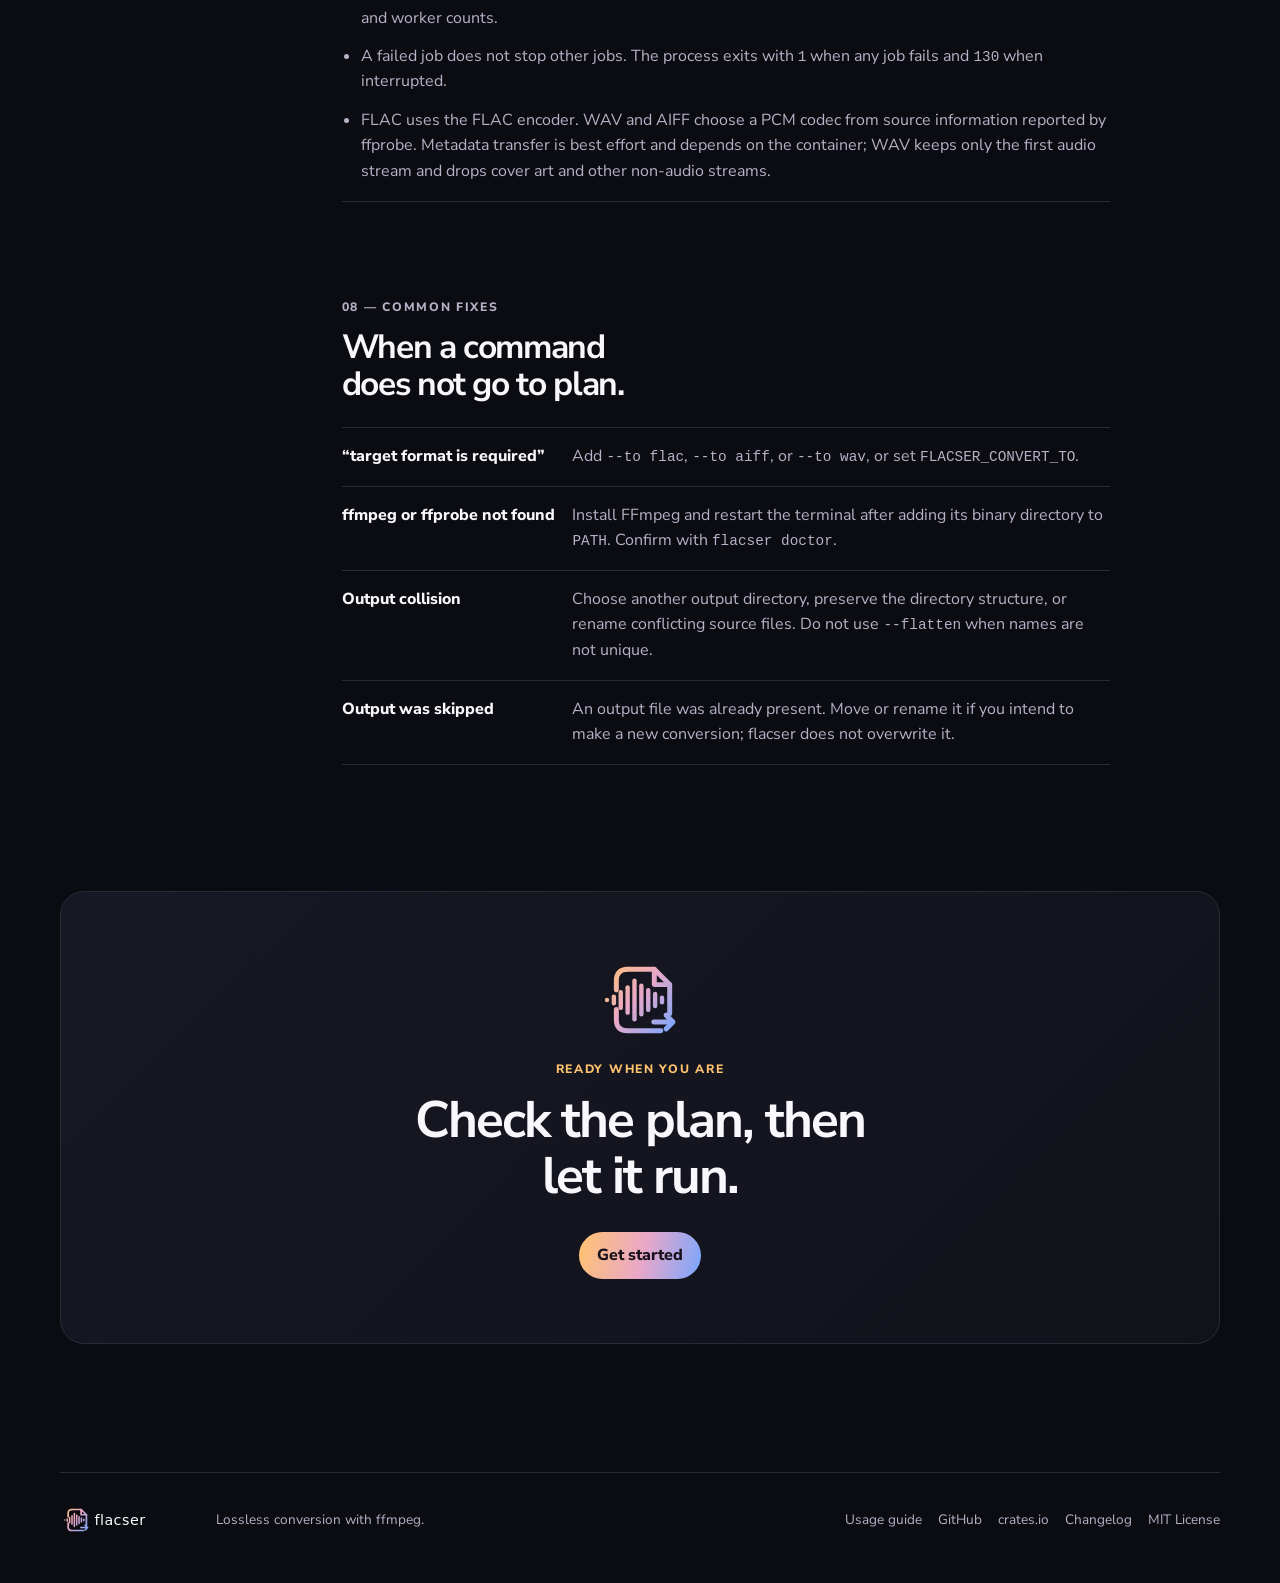
==== commit 5166acbe: "doc(flacser): update README.md and website to support installation via homebrew" ====
--- a/website/usage.html
+++ b/website/usage.html
@@ -61,8 +61,8 @@
           <h2 id="install-title">Install flacser and its audio tools.</h2>
           <p>flacser calls <code>ffmpeg</code> to convert audio and <code>ffprobe</code> to inspect source audio when necessary. Both must be available on your <code>PATH</code>.</p>
           <div class="code-grid docs-cards">
-            <article class="code-card"><h3>Install flacser</h3><div class="command"><code>cargo install flacser</code><button type="button" class="copy-button" data-copy="cargo install flacser" aria-label="Copy Cargo install command">Copy</button></div><p>Or build from a checkout with <code>cargo build --release</code>.</p></article>
-            <article class="code-card"><h3>Install FFmpeg</h3><div class="command"><code>brew install ffmpeg</code><button type="button" class="copy-button" data-copy="brew install ffmpeg" aria-label="Copy FFmpeg install command">Copy</button></div><p>On Debian or Ubuntu use <code>sudo apt install ffmpeg</code>; on Arch use <code>sudo pacman -S ffmpeg</code>.</p></article>
+            <article class="code-card docs-card-full"><h3>Install flacser with Homebrew</h3><div class="command"><code>brew install chrizzlekicks/flacser/flacser</code><button type="button" class="copy-button" data-copy="brew install chrizzlekicks/flacser/flacser" aria-label="Copy Homebrew install command">Copy</button></div><p>On macOS and Linux, this also installs the required FFmpeg dependency.</p></article>
+            <article class="code-card docs-card-full"><h3>Install flacser with Cargo</h3><div class="command"><code>cargo install flacser</code><button type="button" class="copy-button" data-copy="cargo install flacser" aria-label="Copy Cargo install command">Copy</button></div><p>Install FFmpeg first if it is not already available on your <code>PATH</code>. Or build from a checkout with <code>cargo build --release</code>.</p></article>
           </div>
           <p>On Windows, install FFmpeg and make sure both <code>ffmpeg.exe</code> and <code>ffprobe.exe</code> are on <code>PATH</code>. Then confirm the setup without changing any files:</p>
           <div class="command"><code>flacser doctor</code><button type="button" class="copy-button" data-copy="flacser doctor" aria-label="Copy doctor command">Copy</button></div>
--- a/website/styles.css
+++ b/website/styles.css
@@ -82,7 +82,7 @@
 .final-cta { margin-bottom: clamp(5rem, 10vw, 8rem); padding: clamp(2rem, 6vw, 4rem); border: 1px solid var(--line); border-radius: calc(var(--radius) * 1.5); background: linear-gradient(135deg, #171823, #11121a); text-align: center; }.final-cta img { width: 5.5rem; margin: 0 auto 1rem; }.final-cta h2 { max-width: 15ch; margin-inline: auto; }.final-cta .button { margin-top: .75rem; }
 .footer { display: grid; grid-template-columns: auto 1fr auto; align-items: center; gap: 1.5rem; padding: 2rem 0 3rem; border-top: 1px solid var(--line); color: var(--muted); font-size: .85rem; }.footer img { width: 8.25rem; }.footer p { margin: 0; }.footer div { display: flex; flex-wrap: wrap; justify-content: end; gap: 1rem; }
 
-.docs-hero { padding-block: clamp(4rem, 9vw, 7rem) clamp(3rem, 7vw, 5rem); border-bottom: 1px solid var(--line); }.docs-hero h1 { max-width: 13ch; font-size: clamp(3rem, 6vw, 5.2rem); }.docs-layout { display: grid; grid-template-columns: 12rem minmax(0, 1fr); gap: clamp(2.5rem, 7vw, 7rem); padding-block: clamp(4rem, 8vw, 7rem); }.docs-toc { align-self: start; position: sticky; top: 6.5rem; display: grid; gap: .5rem; font-size: .9rem; color: var(--muted); }.docs-toc .eyebrow { margin-bottom: .25rem; }.docs-toc a:hover { color: var(--text); }.docs-content { max-width: 48rem; }.docs-content section + section { padding-top: clamp(4rem, 8vw, 6rem); border-top: 1px solid var(--line); }.docs-content h2 { max-width: 20ch; font-size: clamp(1.6rem, 3vw, 2.1rem); text-wrap: balance; }.docs-content h3 { margin-top: 2rem; font-size: 1.25rem; }.docs-content p, .docs-content li, .docs-list { color: var(--muted); }.docs-cards { grid-template-columns: repeat(2, 1fr); margin-bottom: 1.5rem; }.docs-cards .code-card { min-width: 0; min-height: 0; }.callout { margin: 2rem 0; padding: 1.35rem; border: 1px solid var(--line); border-left: 3px solid var(--peach); border-radius: var(--radius); background: var(--surface); }.callout h3, .docs-cards h3 { margin-top: 0; }.callout p { margin-bottom: 1rem; }.docs-list { margin: 1.5rem 0; }.docs-list div { display: grid; grid-template-columns: minmax(10rem, .8fr) 2fr; gap: 1rem; padding: 1rem 0; border-top: 1px solid var(--line); }.docs-list div:last-child { border-bottom: 1px solid var(--line); }.docs-list dt { color: var(--text); font-weight: 800; }.docs-list dd { margin: 0; }.docs-bullets { padding-left: 1.2rem; color: var(--muted); }.docs-bullets li + li { margin-top: .8rem; }
+.docs-hero { padding-block: clamp(4rem, 9vw, 7rem) clamp(3rem, 7vw, 5rem); border-bottom: 1px solid var(--line); }.docs-hero h1 { max-width: 13ch; font-size: clamp(3rem, 6vw, 5.2rem); }.docs-layout { display: grid; grid-template-columns: 12rem minmax(0, 1fr); gap: clamp(2.5rem, 7vw, 7rem); padding-block: clamp(4rem, 8vw, 7rem); }.docs-toc { align-self: start; position: sticky; top: 6.5rem; display: grid; gap: .5rem; font-size: .9rem; color: var(--muted); }.docs-toc .eyebrow { margin-bottom: .25rem; }.docs-toc a:hover { color: var(--text); }.docs-content { max-width: 48rem; }.docs-content section + section { padding-top: clamp(4rem, 8vw, 6rem); border-top: 1px solid var(--line); }.docs-content h2 { max-width: 20ch; font-size: clamp(1.6rem, 3vw, 2.1rem); text-wrap: balance; }.docs-content h3 { margin-top: 2rem; font-size: 1.25rem; }.docs-content p, .docs-content li, .docs-list { color: var(--muted); }.docs-cards { grid-template-columns: repeat(2, 1fr); margin-bottom: 1.5rem; }.docs-cards .docs-card-full { grid-column: 1 / -1; }.docs-cards .code-card { min-width: 0; min-height: 0; }.callout { margin: 2rem 0; padding: 1.35rem; border: 1px solid var(--line); border-left: 3px solid var(--peach); border-radius: var(--radius); background: var(--surface); }.callout h3, .docs-cards h3 { margin-top: 0; }.callout p { margin-bottom: 1rem; }.docs-list { margin: 1.5rem 0; }.docs-list div { display: grid; grid-template-columns: minmax(10rem, .8fr) 2fr; gap: 1rem; padding: 1rem 0; border-top: 1px solid var(--line); }.docs-list div:last-child { border-bottom: 1px solid var(--line); }.docs-list dt { color: var(--text); font-weight: 800; }.docs-list dd { margin: 0; }.docs-bullets { padding-left: 1.2rem; color: var(--muted); }.docs-bullets li + li { margin-top: .8rem; }
 
 @media (max-width: 900px) { .benefits { grid-template-columns: repeat(2, 1fr); }.docs-layout { grid-template-columns: 1fr; }.docs-toc { position: static; grid-template-columns: repeat(2, 1fr); padding-bottom: 2rem; border-bottom: 1px solid var(--line); }.docs-toc .eyebrow { grid-column: 1 / -1; } }
 @media (max-width: 800px) { .menu-button { display: block; }.nav-links { display: none; position: absolute; top: 4.75rem; right: var(--space); left: var(--space); align-items: stretch; padding: 1rem; border: 1px solid var(--line); border-radius: 0 0 var(--radius) var(--radius); background: var(--surface); }.nav-links.is-open { display: flex; flex-direction: column; }.nav-links .button { margin-top: .4rem; }.hero, .safety { grid-template-columns: 1fr; }.hero { min-height: auto; }.benefits, .code-grid { grid-template-columns: repeat(2, 1fr); }.footer { grid-template-columns: 1fr; }.footer div { justify-content: start; } }
